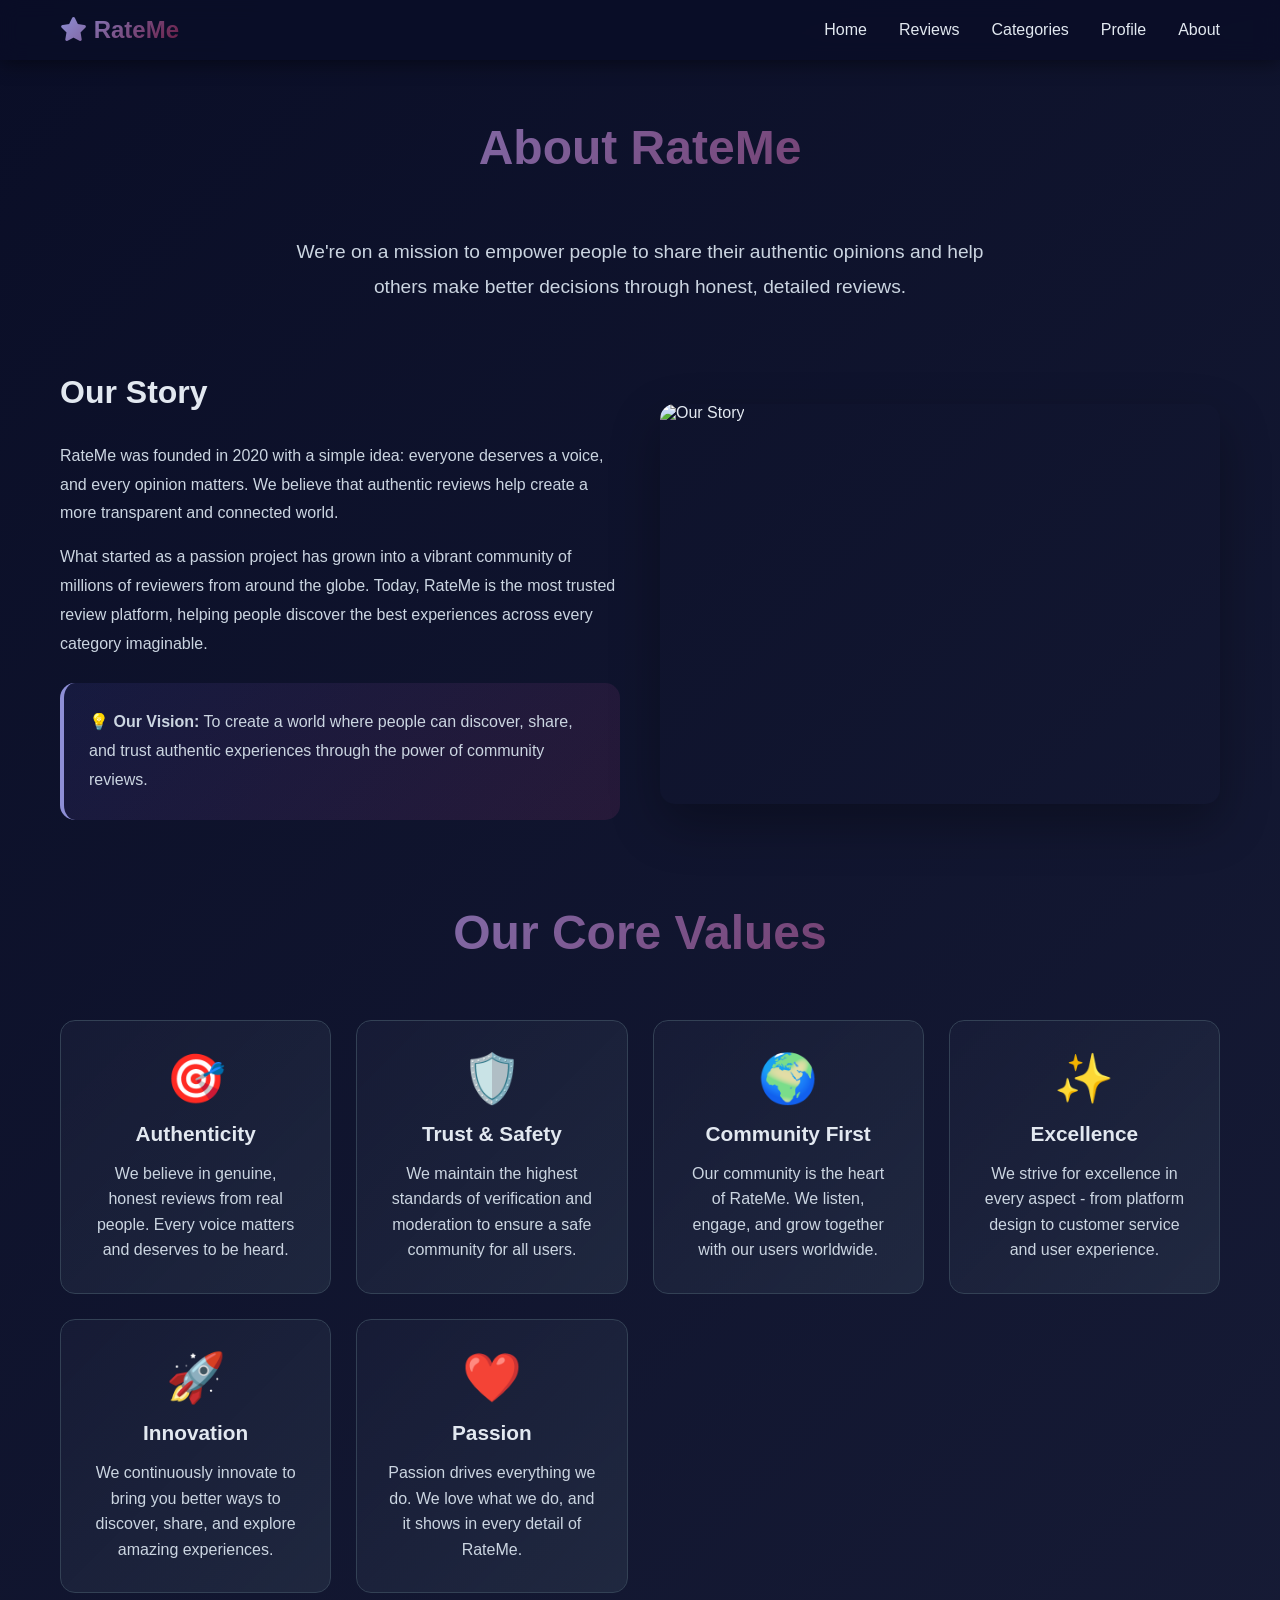
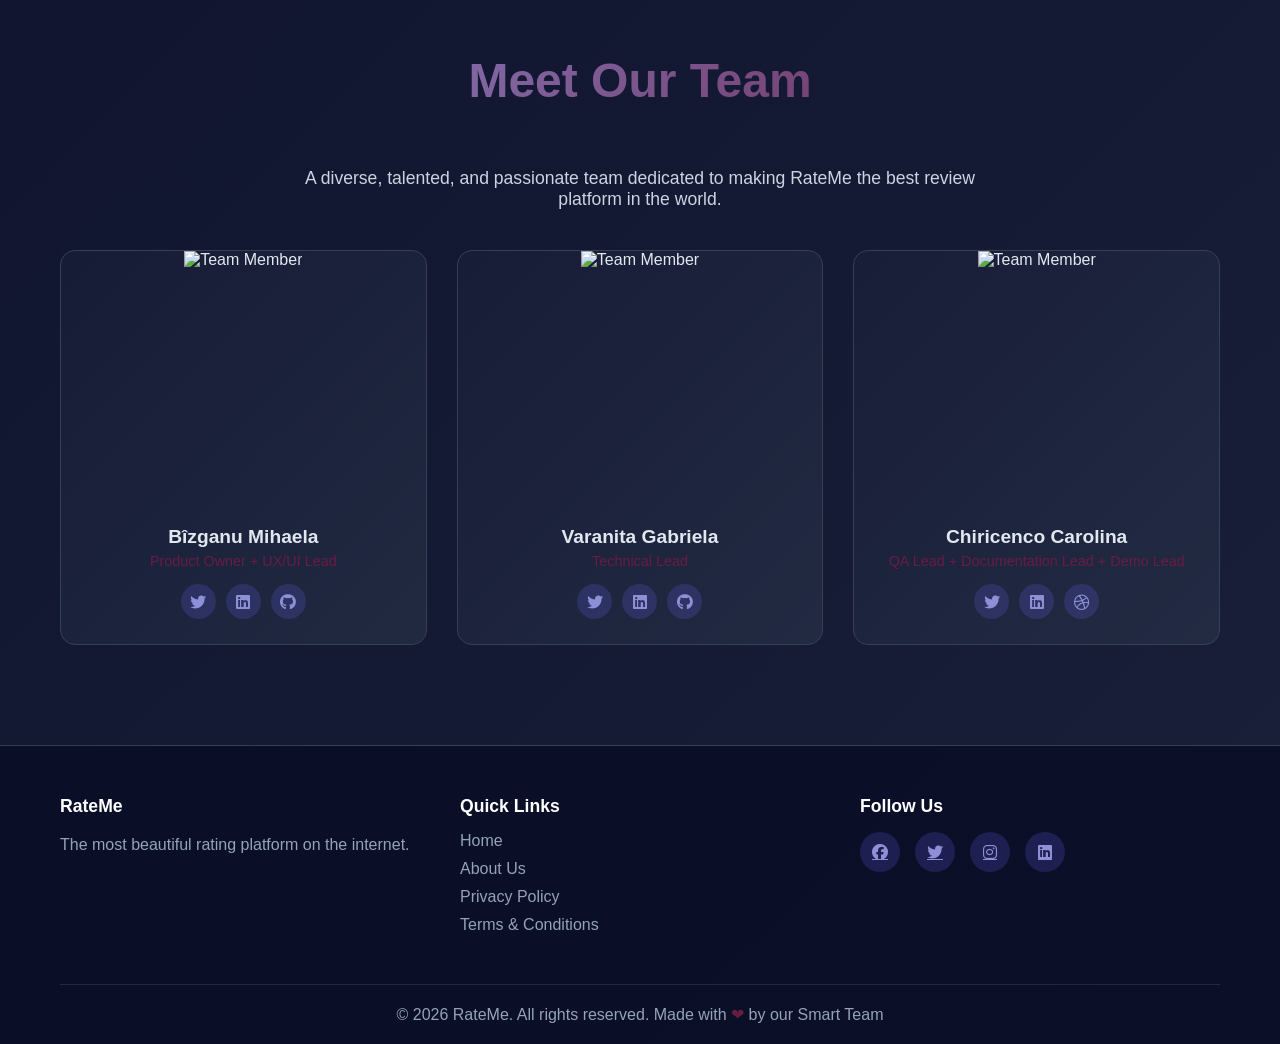
==== about.html @ a39ee304 "first commit" ====
<!DOCTYPE html>
<html lang="en">
<head>
    <meta charset="UTF-8">
    <meta name="viewport" content="width=device-width, initial-scale=1.0">
    <title>About Us - RateMe</title>
    <link rel="stylesheet" href="styles.css">
    <link rel="stylesheet" href="https://cdnjs.cloudflare.com/ajax/libs/font-awesome/6.4.0/css/all.min.css">
    <style>
        .about-container {
            max-width: 1200px;
            margin: 80px auto 0;
            padding: 40px 20px;
        }

        .about-hero {
            text-align: center;
            margin-bottom: 60px;
        }

        .about-hero p {
            font-size: 1.2rem;
            color: var(--text-light);
            max-width: 700px;
            margin: 20px auto 0;
            line-height: 1.8;
        }

        .about-grid {
            display: grid;
            grid-template-columns: 1fr 1fr;
            gap: 40px;
            margin-bottom: 60px;
            align-items: center;
        }

        .about-content {
            color: var(--text-light);
            line-height: 1.8;
        }

        .about-content h2 {
            font-size: 2rem;
            color: var(--text);
            margin-bottom: 20px;
        }

        .about-content p {
            margin-bottom: 15px;
        }

        .about-highlight {
            background: linear-gradient(135deg, rgba(99, 102, 241, 0.1) 0%, rgba(236, 72, 153, 0.1) 100%);
            padding: 25px;
            border-radius: 15px;
            border-left: 4px solid var(--primary);
            margin: 25px 0;
        }

        .about-image {
            position: relative;
            height: 400px;
            border-radius: 15px;
            overflow: hidden;
            box-shadow: 0 20px 50px rgba(0, 0, 0, 0.3);
        }

        .about-image img {
            width: 100%;
            height: 100%;
            object-fit: cover;
        }

        .values-grid {
            display: grid;
            grid-template-columns: repeat(auto-fit, minmax(250px, 1fr));
            gap: 25px;
            margin: 60px 0;
        }

        .value-card {
            background: linear-gradient(135deg, rgba(26, 31, 58, 0.6) 0%, rgba(51, 65, 85, 0.4) 100%);
            border-radius: 15px;
            padding: 30px;
            border: 1px solid var(--border);
            text-align: center;
            transition: all 0.3s ease;
        }

        .value-card:hover {
            transform: translateY(-10px);
            box-shadow: 0 25px 50px rgba(99, 102, 241, 0.2);
        }

        .value-icon {
            font-size: 3rem;
            margin-bottom: 15px;
        }

        .value-card h3 {
            font-size: 1.3rem;
            margin: 0 0 15px 0;
            color: var(--text);
        }

        .value-card p {
            color: var(--text-light);
            line-height: 1.6;
        }

        .team-section {
            margin: 60px 0;
            text-align: center;
        }

        .team-grid {
            display: grid;
            grid-template-columns: repeat(auto-fit, minmax(280px, 1fr));
            gap: 30px;
            margin-top: 40px;
        }

        .team-member {
            background: linear-gradient(135deg, rgba(26, 31, 58, 0.6) 0%, rgba(51, 65, 85, 0.4) 100%);
            border-radius: 15px;
            overflow: hidden;
            border: 1px solid var(--border);
            transition: all 0.3s ease;
        }

        .team-member:hover {
            transform: translateY(-10px);
            box-shadow: 0 30px 60px rgba(99, 102, 241, 0.3);
        }

        .team-member-image {
            height: 250px;
            overflow: hidden;
        }

        .team-member-image img {
            width: 100%;
            height: 100%;
            object-fit: cover;
            transition: transform 0.3s ease;
        }

        .team-member:hover .team-member-image img {
            transform: scale(1.1);
        }

        .team-member-info {
            padding: 25px;
            text-align: center;
        }

        .team-member h4 {
            font-size: 1.2rem;
            margin: 0 0 5px 0;
            color: var(--text);
        }

        .team-member p {
            color: var(--secondary);
            font-size: 0.9rem;
            margin: 0 0 15px 0;
        }

        .team-member-socials {
            display: flex;
            gap: 10px;
            justify-content: center;
        }

        .team-member-socials a {
            width: 35px;
            height: 35px;
            background: rgba(99, 102, 241, 0.2);
            border-radius: 50%;
            display: flex;
            align-items: center;
            justify-content: center;
            color: var(--primary);
            text-decoration: none;
            transition: all 0.3s ease;
        }

        .team-member-socials a:hover {
            background: var(--primary);
            color: white;
        }

        @media (max-width: 768px) {
            .about-grid {
                grid-template-columns: 1fr;
            }

            .about-image {
                height: 300px;
            }
        }
    </style>
</head>
<body>
    <!-- Navigation -->
    <nav class="navbar">
        <div class="nav-container">
            <div class="logo">
                <i class="fas fa-star"></i> RateMe
            </div>
            <ul class="nav-menu">
                <li><a href="index.html" class="nav-link">Home</a></li>
                <li><a href="reviews.html" class="nav-link">Reviews</a></li>
                <li><a href="categories.html" class="nav-link">Categories</a></li>
                <li><a href="profile.html" class="nav-link">Profile</a></li>
                <li><a href="about.html" class="nav-link">About</a></li>
            </ul>
        </div>
    </nav>

    <div class="about-container">
        <div class="about-hero">
            <h1 class="section-title">About RateMe</h1>
            <p>We're on a mission to empower people to share their authentic opinions and help others make better decisions through honest, detailed reviews.</p>
        </div>

        <div class="about-grid">
            <div class="about-content">
                <h2>Our Story</h2>
                <p>RateMe was founded in 2020 with a simple idea: everyone deserves a voice, and every opinion matters. We believe that authentic reviews help create a more transparent and connected world.</p>
                <p>What started as a passion project has grown into a vibrant community of millions of reviewers from around the globe. Today, RateMe is the most trusted review platform, helping people discover the best experiences across every category imaginable.</p>
                <div class="about-highlight">
                    <strong>💡 Our Vision:</strong> To create a world where people can discover, share, and trust authentic experiences through the power of community reviews.
                </div>
            </div>
            <div class="about-image">
                <img src="https://images.unsplash.com/photo-1552664730-d307ca884978?w=600&h=400&fit=crop" alt="Our Story">
            </div>
        </div>

        <h2 class="section-title" style="text-align: center; margin: 60px 0 40px;">Our Core Values</h2>
        <div class="values-grid">
            <div class="value-card">
                <div class="value-icon">🎯</div>
                <h3>Authenticity</h3>
                <p>We believe in genuine, honest reviews from real people. Every voice matters and deserves to be heard.</p>
            </div>
            <div class="value-card">
                <div class="value-icon">🛡️</div>
                <h3>Trust & Safety</h3>
                <p>We maintain the highest standards of verification and moderation to ensure a safe community for all users.</p>
            </div>
            <div class="value-card">
                <div class="value-icon">🌍</div>
                <h3>Community First</h3>
                <p>Our community is the heart of RateMe. We listen, engage, and grow together with our users worldwide.</p>
            </div>
            <div class="value-card">
                <div class="value-icon">✨</div>
                <h3>Excellence</h3>
                <p>We strive for excellence in every aspect - from platform design to customer service and user experience.</p>
            </div>
            <div class="value-card">
                <div class="value-icon">🚀</div>
                <h3>Innovation</h3>
                <p>We continuously innovate to bring you better ways to discover, share, and explore amazing experiences.</p>
            </div>
            <div class="value-card">
                <div class="value-icon">❤️</div>
                <h3>Passion</h3>
                <p>Passion drives everything we do. We love what we do, and it shows in every detail of RateMe.</p>
            </div>
        </div>

        <div class="team-section">
            <h2 class="section-title">Meet Our Team</h2>
            <p style="color: var(--text-light); font-size: 1.1rem; max-width: 700px; margin: 20px auto;">A diverse, talented, and passionate team dedicated to making RateMe the best review platform in the world.</p>
            
            <div class="team-grid">
                <div class="team-member">
                    <div class="team-member-image">
                        <img src="https://i.pinimg.com/236x/b2/1a/99/b21a99c3174fbf2d96d2f3911085b693.jpg" alt="Team Member">
                    </div>
                    <div class="team-member-info">
                        <h4>Bîzganu Mihaela</h4>
                        <p>Product Owner + UX/UI Lead</p>
                        <div class="team-member-socials">
                            <a href="#"><i class="fab fa-twitter"></i></a>
                            <a href="#"><i class="fab fa-linkedin"></i></a>
                            <a href="#"><i class="fab fa-github"></i></a>
                        </div>
                    </div>
                </div>

                <div class="team-member">
                    <div class="team-member-image">
                        <img src="https://encrypted-tbn0.gstatic.com/images?q=tbn:ANd9GcQLrrmnxD2Yujvem7xsPv-xHuxSqv7iyZIPEA&s" alt="Team Member">
                    </div>
                    <div class="team-member-info">
                        <h4>Varanita Gabriela</h4>
                        <p>Technical Lead</p>
                        <div class="team-member-socials">
                            <a href="#"><i class="fab fa-twitter"></i></a>
                            <a href="#"><i class="fab fa-linkedin"></i></a>
                            <a href="#"><i class="fab fa-github"></i></a>
                        </div>
                    </div>
                </div>

                <div class="team-member">
                    <div class="team-member-image">
                        <img src="https://pbs.twimg.com/profile_images/1892978148817457152/XQ3J65AN_400x400.jpg" alt="Team Member">
                    </div>
                    <div class="team-member-info">
                        <h4>Chiricenco Carolina</h4>
                        <p>QA Lead + Documentation Lead + Demo Lead</p>
                        <div class="team-member-socials">
                            <a href="#"><i class="fab fa-twitter"></i></a>
                            <a href="#"><i class="fab fa-linkedin"></i></a>
                            <a href="#"><i class="fab fa-dribbble"></i></a>
                        </div>
                    </div>
                </div>
            </div>
        </div>
    </div>

    <!-- Footer -->
    <footer class="footer">
        <div class="container">
            <div class="footer-content">
                <div class="footer-section">
                    <h4>RateMe</h4>
                    <p>The most beautiful rating platform on the internet.</p>
                </div>
                <div class="footer-section">
                    <h4>Quick Links</h4>
                    <ul>
                        <li><a href="#">Home</a></li>
                        <li><a href="#">About Us</a></li>
                        <li><a href="#">Privacy Policy</a></li>
                        <li><a href="#">Terms & Conditions</a></li>
                    </ul>
                </div>
                <div class="footer-section">
                    <h4>Follow Us</h4>
                    <div class="social-links">
                        <a href="#"><i class="fab fa-facebook"></i></a>
                        <a href="#"><i class="fab fa-twitter"></i></a>
                        <a href="#"><i class="fab fa-instagram"></i></a>
                        <a href="#"><i class="fab fa-linkedin"></i></a>
                    </div>
                </div>
            </div>
            <div class="footer-bottom">
                <p>&copy; 2026 RateMe. All rights reserved. Made with <span class="heart">❤</span> by our Smart Team</p>
            </div>
        </div>
    </footer>

    <script src="https://cdnjs.cloudflare.com/ajax/libs/gsap/3.12.2/gsap.min.js"></script>
    <script src="https://cdnjs.cloudflare.com/ajax/libs/gsap/3.12.2/ScrollTrigger.min.js"></script>
    <script>
        // Helper functions
        function createRipple(event, element) {
            const ripple = document.createElement('span');
            const rect = element.getBoundingClientRect();
            const size = Math.max(rect.width, rect.height);
            const x = event.clientX - rect.left - size / 2;
            const y = event.clientY - rect.top - size / 2;
            
            ripple.style.width = ripple.style.height = size + 'px';
            ripple.style.left = x + 'px';
            ripple.style.top = y + 'px';
            ripple.classList.add('ripple');
            
            element.appendChild(ripple);
            
            setTimeout(() => ripple.remove(), 600);
        }

        function showNotification(message, duration = 3000) {
            const toast = document.createElement('div');
            toast.className = 'notification-toast show';
            toast.textContent = message;
            document.body.appendChild(toast);
            
            gsap.to(toast, {
                duration: 0.4,
                opacity: 1,
            });
            
            setTimeout(() => {
                gsap.to(toast, {
                    duration: 0.4,
                    opacity: 0,
                    onComplete: () => toast.remove()
                });
            }, duration);
        }

        // Page transition
        document.querySelectorAll('a[href$=".html"]').forEach(link => {
            link.addEventListener('click', (e) => {
                const href = link.getAttribute('href');
                if (!href.includes('.html')) return;
                e.preventDefault();
                
                createRipple(e, link);
                
                gsap.to('body', {
                    duration: 0.5,
                    opacity: 0,
                    onComplete: () => {
                        window.location.href = href;
                    }
                });
            });
        });

        gsap.from('body', {
            duration: 0.6,
            opacity: 0,
            delay: 0.1,
        });

        gsap.registerPlugin(ScrollTrigger);

        // Animate hero
        gsap.from('.about-hero', {
            duration: 0.8,
            opacity: 0,
            y: 30,
            ease: 'power3.out',
        });

        // Animate about grid
        gsap.from('.about-grid', {
            scrollTrigger: {
                trigger: '.about-grid',
                start: 'top 70%',
                once: true,
            },
            duration: 0.8,
            opacity: 0,
            x: -50,
            ease: 'power3.out',
        });

        gsap.from('.about-image', {
            scrollTrigger: {
                trigger: '.about-grid',
                start: 'top 70%',
                once: true,
            },
            duration: 0.8,
            opacity: 0,
            x: 50,
            delay: 0.2,
            ease: 'power3.out',
        });

        // Animate value cards
        document.querySelectorAll('.value-card').forEach((card, index) => {
            gsap.from(card, {
                scrollTrigger: {
                    trigger: card,
                    start: 'top 80%',
                    once: true,
                },
                duration: 0.6,
                opacity: 0,
                scale: 0.8,
                delay: index * 0.1,
                ease: 'back.out',
            });

            card.addEventListener('mouseenter', () => {
                gsap.to(card, {
                    duration: 0.3,
                    y: -10,
                    boxShadow: '0 20px 50px rgba(139, 92, 246, 0.3)',
                });

                gsap.to(card.querySelector('.value-icon'), {
                    duration: 0.3,
                    scale: 1.2,
                    rotation: 10,
                });
            });

            card.addEventListener('mouseleave', () => {
                gsap.to(card, {
                    duration: 0.3,
                    y: 0,
                    boxShadow: 'none',
                });

                gsap.to(card.querySelector('.value-icon'), {
                    duration: 0.3,
                    scale: 1,
                    rotation: 0,
                });
            });
        });

        // Animate team members
        document.querySelectorAll('.team-member').forEach((member, index) => {
            gsap.from(member, {
                scrollTrigger: {
                    trigger: member,
                    start: 'top 80%',
                    once: true,
                },
                duration: 0.6,
                opacity: 0,
                y: 50,
                delay: index * 0.15,
                ease: 'power3.out',
            });

            const memberImage = member.querySelector('.team-member-image img');
            member.addEventListener('mouseenter', () => {
                gsap.to(member, {
                    duration: 0.3,
                    y: -10,
                    boxShadow: '0 30px 70px rgba(236, 72, 153, 0.3)',
                });

                if (memberImage) {
                    gsap.to(memberImage, {
                        duration: 0.3,
                        scale: 1.1,
                    });
                }
            });

            member.addEventListener('mouseleave', () => {
                gsap.to(member, {
                    duration: 0.3,
                    y: 0,
                    boxShadow: '0 0 0 rgba(236, 72, 153, 0)',
                });

                if (memberImage) {
                    gsap.to(memberImage, {
                        duration: 0.3,
                        scale: 1,
                    });
                }
            });

            member.addEventListener('click', () => {
                const memberName = member.querySelector('h4').textContent;
                createRipple({ clientX: member.offsetWidth / 2, clientY: member.offsetHeight / 2 }, member);
                showNotification(`👋 Meet ${memberName} - Great to connect!`);
            });
        });

        // Animate social links
        document.querySelectorAll('.team-member-socials a, .social-links a').forEach(link => {
            link.addEventListener('mouseenter', () => {
                gsap.to(link, {
                    duration: 0.2,
                    scale: 1.3,
                });
            });

            link.addEventListener('mouseleave', () => {
                gsap.to(link, {
                    duration: 0.2,
                    scale: 1,
                });
            });

            link.addEventListener('click', function(e) {
                e.preventDefault();
                createRipple({ clientX: this.offsetWidth / 2, clientY: this.offsetHeight / 2 }, this);
                showNotification(`🔗 Opening social profile...`);
            });
        });
    </script>
</body>
</html>
---- styles.css ----
* {
    margin: 0;
    padding: 0;
    box-sizing: border-box;
}

:root {
    --primary: #8e8fd6;
    --secondary: #691c43;
    --tertiary: #450bcc;
    --accent: #06b6d4;
    --dark: #0a0e27;
    --dark-lighter: #1a1f3a;
    --light: #f8fafc;
    --text: #e2e8f0;
    --text-light: #cbd5e1;
    --border: #334155;
}

html {
    scroll-behavior: smooth;
}

body {
    font-family: 'Segoe UI', Tahoma, Geneva, Verdana, sans-serif;
    color: var(--text);
    background: linear-gradient(135deg, var(--dark) 0%, var(--dark-lighter) 100%);
    overflow-x: hidden;
}

.container {
    max-width: 1200px;
    margin: 0 auto;
    padding: 0 20px;
}

/* Navigation */
.navbar {
    position: fixed;
    top: 0;
    width: 100%;
    background: rgba(10, 14, 39, 0.85);
    backdrop-filter: blur(10px);
    z-index: 1000;
    box-shadow: 0 2px 20px rgba(0, 0, 0, 0.5);
    padding: 1rem 0;
}

.nav-container {
    max-width: 1200px;
    margin: 0 auto;
    padding: 0 20px;
    display: flex;
    justify-content: space-between;
    align-items: center;
}

.nav-content {
    max-width: 1200px;
    margin: 0 auto;
    padding: 0 20px;
    display: flex;
    justify-content: space-between;
    align-items: center;
}

.nav-links {
    display: flex;
    list-style: none;
    gap: 2rem;
    align-items: center;
}

.logo {
    font-size: 24px;
    font-weight: bold;
    background: linear-gradient(135deg, var(--primary) 0%, var(--secondary) 100%);
    -webkit-background-clip: text;
    -webkit-text-fill-color: transparent;
    background-clip: text;
}

.nav-menu {
    display: flex;
    list-style: none;
    gap: 2rem;
}

.nav-link {
    text-decoration: none;
    color: var(--text);
    font-weight: 500;
    position: relative;
    transition: color 0.3s ease;
}

.nav-link::after {
    content: '';
    position: absolute;
    bottom: -5px;
    left: 0;
    width: 0;
    height: 2px;
    background: linear-gradient(135deg, var(--primary), var(--secondary));
    transition: width 0.3s ease;
}

.nav-link:hover::after {
    width: 100%;
}

/* Hero Section */
.hero {
    min-height: 100vh;
    display: flex;
    align-items: center;
    justify-content: center;
    background: linear-gradient(135deg, #7489e7 0%, #c98fb3 100%);
    position: relative;
    overflow: hidden;
    margin-top: 60px;
}

.stars-bg {
    position: absolute;
    width: 100%;
    height: 100%;
    top: 0;
    left: 0;
}

.star {
    position: absolute;
    width: 3px;
    height: 3px;
    background: white;
    border-radius: 50%;
    opacity: 0.5;
}

.hero-shapes {
    position: absolute;
    width: 100%;
    height: 100%;
    top: 0;
    left: 0;
}

.shape {
    position: absolute;
    border-radius: 50%;
    opacity: 0.1;
}

.shape-1 {
    width: 400px;
    height: 400px;
    background: white;
    top: -50px;
    right: -100px;
}

.shape-2 {
    width: 300px;
    height: 300px;
    background: white;
    bottom: -50px;
    left: -100px;
}

.shape-3 {
    width: 200px;
    height: 200px;
    background: white;
    top: 50%;
    left: 50%;
    transform: translate(-50%, -50%);
}

.hero-content {
    text-align: center;
    z-index: 10;
    color: white;
}

.hero-title {
    font-size: 4rem;
    font-weight: 800;
    margin-bottom: 1rem;
    line-height: 1.2;
    opacity: 1 !important;
}

.hero-title .word {
    display: inline-block;
    margin: 0 0.5rem;
}

.hero-subtitle {
    font-size: 1.5rem;
    margin-bottom: 2rem;
    opacity: 0.9;
}

.cta-button {
    padding: 15px 40px;
    font-size: 1rem;
    font-weight: 600;
    background: white;
    color: #667eea;
    border: none;
    border-radius: 50px;
    cursor: pointer;
    transition: all 0.3s ease;
    box-shadow: 0 10px 30px rgba(0, 0, 0, 0.2);
}

.cta-button:hover {
    transform: translateY(-3px);
    box-shadow: 0 15px 40px rgba(0, 0, 0, 0.3);
}

.home-search {
    width: min(560px, calc(100vw - 40px));
    margin: 28px auto 0;
    position: relative;
}

.home-search input {
    width: 100%;
    border: 1px solid rgba(255, 255, 255, 0.35);
    background: rgba(10, 14, 39, 0.45);
    color: white;
    border-radius: 14px;
    padding: 15px 18px;
    font-size: 1rem;
    backdrop-filter: blur(12px);
}

.home-search input::placeholder {
    color: rgba(255, 255, 255, 0.72);
}

.home-search input:focus {
    outline: none;
    border-color: white;
    box-shadow: 0 18px 45px rgba(10, 14, 39, 0.28);
}

.home-search-results {
    display: none;
    position: absolute;
    top: calc(100% + 10px);
    left: 0;
    right: 0;
    background: rgba(10, 14, 39, 0.96);
    border: 1px solid rgba(255, 255, 255, 0.18);
    border-radius: 14px;
    overflow: hidden;
    text-align: left;
    z-index: 40;
    box-shadow: 0 25px 60px rgba(0, 0, 0, 0.35);
}

.home-search-results.active {
    display: block;
}

.home-search-result {
    width: 100%;
    border: none;
    background: transparent;
    color: white;
    text-align: left;
    padding: 13px 16px;
    cursor: pointer;
    display: flex;
    justify-content: space-between;
    gap: 12px;
}

.home-search-result:hover {
    background: rgba(99, 102, 241, 0.25);
}

.home-search-result small {
    color: rgba(255, 255, 255, 0.65);
}

.cta-button-large {
    padding: 18px 50px;
    font-size: 1.1rem;
    font-weight: 600;
    background: linear-gradient(135deg, var(--primary) 0%, var(--secondary) 100%);
    color: white;
    border: none;
    border-radius: 50px;
    cursor: pointer;
    transition: all 0.3s ease;
    box-shadow: 0 10px 30px rgba(0, 0, 0, 0.2);
}

.cta-button-large:hover {
    transform: translateY(-3px);
    box-shadow: 0 15px 40px rgba(0, 0, 0, 0.3);
}

/* Features Section */
.features {
    padding: 100px 0;
    background: linear-gradient(135deg, rgba(26, 31, 58, 0.8) 0%, rgba(10, 14, 39, 0.6) 100%);
}

.section-title {
    font-size: 3rem;
    text-align: center;
    margin-bottom: 60px;
    background: linear-gradient(135deg, var(--primary) 0%, var(--secondary) 100%);
    -webkit-background-clip: text;
    -webkit-text-fill-color: transparent;
    background-clip: text;
}

.features-grid {
    display: grid;
    grid-template-columns: repeat(auto-fit, minmax(300px, 1fr));
    gap: 30px;
}

.feature-card {
    background: linear-gradient(135deg, rgba(26, 31, 58, 0.5) 0%, rgba(51, 65, 85, 0.3) 100%);
    padding: 40px;
    border-radius: 15px;
    text-align: center;
    box-shadow: 0 10px 30px rgba(0, 0, 0, 0.3);
    transition: all 0.3s ease;
    border: 1px solid var(--border);
    cursor: pointer;
    overflow: hidden;
    position: relative;
}

.feature-card:hover {
    transform: translateY(-10px);
    box-shadow: 0 20px 50px rgba(0, 0, 0, 0.1);
}

.feature-icon {
    width: 60px;
    height: 60px;
    background: linear-gradient(135deg, var(--primary) 0%, var(--secondary) 100%);
    border-radius: 15px;
    display: flex;
    align-items: center;
    justify-content: center;
    margin: 0 auto 20px;
    font-size: 28px;
    color: white;
}

.feature-card h3 {
    font-size: 1.5rem;
    margin-bottom: 10px;
    color: var(--text);
}

.feature-card p {
    color: var(--text-light);
    line-height: 1.6;
}

.feature-card.is-expanded {
    grid-column: 1 / -1;
    text-align: left;
    background: linear-gradient(135deg, rgba(99, 102, 241, 0.18) 0%, rgba(236, 72, 153, 0.14) 100%);
    border-color: rgba(236, 72, 153, 0.55);
}

.feature-card.is-expanded .feature-icon {
    margin-left: 0;
}

.feature-expanded-content {
    margin-top: 24px;
    padding-top: 24px;
    border-top: 1px solid rgba(255, 255, 255, 0.14);
    overflow: hidden;
}

.feature-kicker {
    display: inline-flex;
    color: white;
    background: rgba(6, 182, 212, 0.18);
    border: 1px solid rgba(6, 182, 212, 0.35);
    border-radius: 999px;
    padding: 6px 12px;
    font-size: 0.8rem;
    font-weight: 700;
    margin-bottom: 14px;
}

.feature-points {
    display: grid;
    grid-template-columns: repeat(auto-fit, minmax(180px, 1fr));
    gap: 12px;
    margin: 18px 0 22px;
}

.feature-points span {
    background: rgba(15, 23, 42, 0.45);
    border: 1px solid rgba(255, 255, 255, 0.12);
    border-radius: 12px;
    color: var(--text);
    padding: 12px 14px;
}

.feature-action {
    border: none;
    border-radius: 999px;
    padding: 12px 22px;
    background: linear-gradient(135deg, var(--accent) 0%, var(--secondary) 100%);
    color: white;
    font-weight: 700;
    cursor: pointer;
}

/* Reviews Section */
.reviews {
    padding: 100px 0;
    background: linear-gradient(135deg, var(--dark) 0%, var(--dark-lighter) 100%);
}

.reviews-grid {
    display: grid;
    grid-template-columns: repeat(auto-fit, minmax(320px, 1fr));
    gap: 30px;
}

.review-card {
    background: linear-gradient(135deg, rgba(26, 31, 58, 0.6) 0%, rgba(51, 65, 85, 0.4) 100%);
    border-radius: 15px;
    overflow: hidden;
    box-shadow: 0 10px 30px rgba(0, 0, 0, 0.4);
    border: 1px solid var(--border);
    transition: all 0.3s ease;
}

.review-card:hover {
    transform: translateY(-8px);
    box-shadow: 0 20px 50px rgba(0, 0, 0, 0.15);
}

.review-header {
    padding: 20px;
    border-bottom: 1px solid var(--border);
    display: flex;
    justify-content: space-between;
    align-items: flex-start;
}

.reviewer-info {
    display: flex;
    gap: 15px;
}

.reviewer-avatar {
    width: 50px;
    height: 50px;
    border-radius: 50%;
    object-fit: cover;
}

.reviewer-info h4 {
    margin: 0;
    font-size: 1rem;
}

.reviewer-info p {
    margin: 3px 0 0;
    color: var(--text-light);
    font-size: 0.9rem;
}

.rating {
    text-align: right;
}

.stars {
    color: #fbbf24;
    font-size: 1.2rem;
}

.rating-num {
    display: block;
    font-weight: 600;
    color: var(--primary);
    margin-top: 5px;
}

.review-text {
    padding: 20px;
    color: var(--text);
    line-height: 1.6;
    font-size: 0.95rem;
}

.review-image {
    overflow: hidden;
    height: 200px;
    background: #f1f5f9;
}

.review-image img {
    width: 100%;
    height: 100%;
    object-fit: cover;
    transition: transform 0.3s ease;
}

.review-card:hover .review-image img {
    transform: scale(1.05);
}

/* Stats Section */
.stats {
    padding: 80px 0;
    background: linear-gradient(135deg, var(--primary) 0%, var(--secondary) 100%);
    color: white;
}

.stats .container {
    display: grid;
    grid-template-columns: repeat(auto-fit, minmax(200px, 1fr));
    gap: 40px;
    text-align: center;
}

.stat-item h3 {
    font-size: 2.5rem;
    margin-bottom: 10px;
}

.stat-item p {
    font-size: 1.1rem;
    opacity: 0.9;
}

/* CTA Section */
.cta-section {
    padding: 100px 0;
    background: linear-gradient(135deg, #667eea 0%, #764ba2 100%);
    text-align: center;
    color: white;
    position: relative;
    overflow: hidden;
}

.cta-section::before {
    content: '';
    position: absolute;
    top: 0;
    left: 0;
    right: 0;
    bottom: 0;
    background: url("data:image/svg+xml,%3Csvg width='60' height='60' viewBox='0 0 60 60' xmlns='http://www.w3.org/2000/svg'%3E%3Cg fill='none' fill-rule='evenodd'%3E%3Cg fill='%23ffffff' fill-opacity='0.05'%3E%3Cpath d='M36 34v-4h-2v4h-4v2h4v4h2v-4h4v-2h-4zm0-30V0h-2v4h-4v2h4v4h2V6h4V4h-4zM6 34v-4H4v4H0v2h4v4h2v-4h4v-2H6zM6 4V0H4v4H0v2h4v4h2V6h4V4H6z'/%3E%3C/g%3E%3C/g%3E%3C/svg%3E");
    pointer-events: none;
}

.cta-content {
    position: relative;
    z-index: 10;
}

.cta-section h2 {
    font-size: 2.5rem;
    margin-bottom: 15px;
}

.cta-section p {
    font-size: 1.2rem;
    margin-bottom: 30px;
    opacity: 0.9;
}

/* Footer */
.footer {
    background: linear-gradient(135deg, var(--dark) 0%, rgba(10, 14, 39, 0.95) 100%);
    color: white;
    padding: 50px 0 20px;
    border-top: 1px solid var(--border);
}

.footer-content {
    display: grid;
    grid-template-columns: repeat(auto-fit, minmax(250px, 1fr));
    gap: 40px;
    margin-bottom: 40px;
}

.footer-section h4 {
    margin-bottom: 15px;
    font-size: 1.1rem;
}

.footer-section p {
    color: #94a3b8;
    line-height: 1.6;
}

.footer-section ul {
    list-style: none;
}

.footer-section ul li {
    margin-bottom: 10px;
}

.footer-section ul li a {
    color: #94a3b8;
    text-decoration: none;
    transition: color 0.3s ease;
}

.footer-section ul li a:hover {
    color: var(--primary);
}

.social-links {
    display: flex;
    gap: 15px;
}

.social-links a {
    width: 40px;
    height: 40px;
    background: rgba(99, 102, 241, 0.2);
    border-radius: 50%;
    display: flex;
    align-items: center;
    justify-content: center;
    color: var(--primary);
    transition: all 0.3s ease;
}

.social-links a:hover {
    background: var(--primary);
    color: white;
}

.footer-bottom {
    text-align: center;
    padding-top: 20px;
    border-top: 1px solid rgba(255, 255, 255, 0.1);
    color: #94a3b8;
}

.heart {
    color: var(--secondary);
}

/* Responsive Design */
@media (max-width: 768px) {
    .nav-content,
    .nav-container {
        flex-direction: column;
        gap: 1rem;
    }

    .nav-links {
        flex-wrap: wrap;
        justify-content: center;
        gap: 1rem;
    }

    .hero-title {
        font-size: 2.5rem;
    }

    .hero-subtitle {
        font-size: 1.2rem;
    }

    .nav-menu {
        gap: 1rem;
    }

    .section-title {
        font-size: 2rem;
    }

    .stats .container {
        grid-template-columns: repeat(2, 1fr);
        gap: 20px;
    }

    .cta-section h2 {
        font-size: 1.8rem;
    }

    .feature-card {
        padding: 30px 20px;
    }
}

@media (max-width: 480px) {
    .hero {
        margin-top: 60px;
        padding: 0 20px;
    }

    .hero-title {
        font-size: 1.8rem;
    }

    .hero-title .word {
        display: block;
        margin: 0.5rem 0;
    }

    .nav-menu {
        flex-direction: column;
        gap: 0.5rem;
    }

    .nav-links {
        flex-direction: column;
        gap: 0.5rem;
    }
}

/* MODAL STYLES */
.modal-overlay,
#modal-overlay {
    position: fixed;
    top: 0;
    left: 0;
    width: 100%;
    height: 100%;
    background: rgba(0, 0, 0, 0.7);
    backdrop-filter: blur(5px);
    z-index: 1500;
    opacity: 0;
    pointer-events: none;
    transition: all 0.3s ease;
}

.modal-overlay.active,
#modal-overlay.active {
    opacity: 1;
    pointer-events: all;
}

.modal {
    position: fixed;
    top: 50%;
    left: 50%;
    transform: translate(-50%, -50%) scale(0) rotateX(-90deg) rotateY(0deg) rotateZ(-45deg);
    z-index: 2000;
    opacity: 0;
    pointer-events: none;
    transition: all 0.5s cubic-bezier(0.34, 1.56, 0.64, 1);
    perspective: 1000px;
}

.modal.active {
    opacity: 1;
    pointer-events: all;
    transform: translate(-50%, -50%) scale(1) rotateX(0deg) rotateY(0deg) rotateZ(0deg);
}

.modal-content {
    background: linear-gradient(135deg, rgba(26, 31, 58, 0.95) 0%, rgba(51, 65, 85, 0.9) 100%);
    border-radius: 20px;
    padding: 40px;
    max-width: 500px;
    width: 90%;
    box-shadow: 0 50px 100px rgba(0, 0, 0, 0.7);
    border: 1px solid var(--border);
    position: relative;
}

.modal-content h2 {
    font-size: 1.8rem;
    color: var(--text);
    margin: 0 0 10px 0;
}

.modal-content p {
    color: var(--text-light);
    line-height: 1.6;
    margin: 10px 0 25px 0;
}

.modal-close {
    position: absolute;
    top: 15px;
    right: 20px;
    font-size: 2rem;
    cursor: pointer;
    color: var(--text-light);
    transition: all 0.3s ease;
    background: rgba(99, 102, 241, 0.1);
    width: 40px;
    height: 40px;
    display: flex;
    align-items: center;
    justify-content: center;
    border-radius: 50%;
}

.modal-close:hover {
    color: var(--secondary);
    background: rgba(236, 72, 153, 0.2);
    transform: rotate(90deg);
}

.form-group {
    margin-bottom: 20px;
}

.form-group label {
    display: block;
    margin-bottom: 8px;
    color: var(--text);
    font-weight: 600;
}

.form-group input,
.form-group textarea {
    width: 100%;
    background: rgba(51, 65, 85, 0.5);
    border: 1px solid var(--border);
    color: var(--text);
    padding: 12px 15px;
    border-radius: 10px;
    font-size: 1rem;
    transition: all 0.3s ease;
    font-family: inherit;
}

.form-group input:focus,
.form-group textarea:focus {
    outline: none;
    background: rgba(51, 65, 85, 0.8);
    border-color: var(--primary);
    box-shadow: 0 0 20px rgba(99, 102, 241, 0.3);
}

.star-rating {
    display: flex;
    gap: 10px;
    font-size: 2rem;
    margin: 10px 0;
}

.star-rating .star {
    cursor: pointer;
    color: rgba(251, 191, 36, 0.3);
    transition: all 0.2s ease;
}

.star-rating .star:hover,
.star-rating .star.active {
    color: #fbbf24;
    transform: scale(1.2) rotate(15deg);
    text-shadow: 0 0 20px rgba(251, 191, 36, 0.6);
}

.modal-btn {
    width: 100%;
    padding: 12px 20px;
    background: linear-gradient(135deg, var(--primary) 0%, var(--secondary) 100%);
    color: white;
    border: none;
    border-radius: 10px;
    font-size: 1rem;
    font-weight: 600;
    cursor: pointer;
    transition: all 0.3s ease;
    margin-top: 15px;
}

.modal-btn:hover {
    transform: translateY(-3px);
    box-shadow: 0 20px 50px rgba(99, 102, 241, 0.4);
}

.success-modal-content {
    text-align: center;
    padding: 50px 40px;
}

.success-icon {
    font-size: 4rem;
    color: #10b981;
    margin-bottom: 20px;
    animation: pulse 0.6s ease-in-out;
}

@keyframes pulse {
    0% { transform: scale(0); }
    50% { transform: scale(1.2); }
    100% { transform: scale(1); }
}

.notification-toast {
    position: fixed;
    bottom: 30px;
    right: 30px;
    background: linear-gradient(135deg, var(--primary) 0%, var(--secondary) 100%);
    color: white;
    padding: 16px 24px;
    border-radius: 10px;
    box-shadow: 0 20px 60px rgba(0, 0, 0, 0.4);
    z-index: 3000;
    opacity: 0;
    transform: translateX(400px);
    transition: all 0.3s ease;
    max-width: 400px;
}

.notification-toast.show {
    opacity: 1;
    transform: translateX(0);
}

.ripple {
    position: absolute;
    border-radius: 50%;
    background: rgba(255, 255, 255, 0.6);
    transform: scale(0);
    animation: ripple-animation 0.6s ease-out;
}

@keyframes ripple-animation {
    to {
        transform: scale(4);
        opacity: 0;
    }
}

/* ===== REVIEW DETAIL PAGE ===== */
.review-detail-section {
    padding: 100px 20px 50px;
    margin-top: 60px;
}

.back-btn {
    display: inline-block;
    position: sticky;
    top: 92px;
    z-index: 1200;
    padding: 14px 24px;
    background: rgba(99, 102, 241, 0.2);
    color: var(--primary);
    border: 1px solid var(--primary);
    border-radius: 999px;
    cursor: pointer;
    font-weight: 600;
    transition: all 0.3s ease;
    margin-bottom: 30px;
    backdrop-filter: blur(12px);
    box-shadow: 0 12px 30px rgba(0, 0, 0, 0.25);
    min-width: 160px;
}

.close-btn {
    position: absolute;
    top: 15px;
    right: 20px;
    width: 40px;
    height: 40px;
    border: none;
    border-radius: 50%;
    background: rgba(99, 102, 241, 0.1);
    color: var(--text-light);
    font-size: 1.7rem;
    cursor: pointer;
}

.close-btn:hover {
    color: var(--secondary);
    background: rgba(236, 72, 153, 0.2);
}

.back-btn:hover {
    background: var(--primary);
    color: white;
    transform: translateX(-5px);
}

.review-detail-content {
    display: grid;
    grid-template-columns: 1fr 1fr;
    gap: 50px;
    margin-bottom: 60px;
}

.detail-gallery {
    display: flex;
    flex-direction: column;
    gap: 20px;
}

.main-image {
    border-radius: 15px;
    overflow: hidden;
    aspect-ratio: 4/3;
}

.main-image img {
    width: 100%;
    height: 100%;
    object-fit: cover;
}

.gallery-thumbnails {
    display: flex;
    gap: 10px;
}

.thumbnail {
    width: 80px;
    height: 80px;
    border-radius: 10px;
    cursor: pointer;
    border: 2px solid transparent;
    overflow: hidden;
    transition: all 0.3s ease;
    opacity: 0.6;
}

.thumbnail:hover,
.thumbnail.active {
    border-color: var(--primary);
    opacity: 1;
}

.thumbnail img {
    width: 100%;
    height: 100%;
    object-fit: cover;
}

.detail-info {
    display: flex;
    flex-direction: column;
    gap: 30px;
}

.reviewer-card {
    background: linear-gradient(135deg, rgba(26, 31, 58, 0.5) 0%, rgba(51, 65, 85, 0.3) 100%);
    padding: 30px;
    border-radius: 15px;
    border: 1px solid var(--border);
    display: flex;
    gap: 20px;
}

.large-avatar {
    width: 100px;
    height: 100px;
    border-radius: 50%;
    object-fit: cover;
    flex-shrink: 0;
}

.reviewer-details {
    flex: 1;
}

.reviewer-details h2 {
    font-size: 1.5rem;
    margin: 0 0 5px 0;
}

.reviewer-title {
    color: var(--primary);
    font-weight: 600;
    margin-bottom: 10px;
}

.reviewer-bio {
    color: var(--text-light);
    margin-bottom: 15px;
    line-height: 1.6;
}

.follow-btn {
    padding: 10px 20px;
    background: linear-gradient(135deg, var(--primary) 0%, var(--secondary) 100%);
    color: white;
    border: none;
    border-radius: 20px;
    cursor: pointer;
    font-weight: 600;
    transition: all 0.3s ease;
}

.follow-btn:hover {
    transform: translateY(-3px);
    box-shadow: 0 10px 30px rgba(99, 102, 241, 0.3);
}

.rating-section {
    background: linear-gradient(135deg, rgba(26, 31, 58, 0.5) 0%, rgba(51, 65, 85, 0.3) 100%);
    padding: 30px;
    border-radius: 15px;
    border: 1px solid var(--border);
}

.rating-display {
    display: flex;
    gap: 20px;
    align-items: center;
    margin-bottom: 25px;
}

.big-stars {
    font-size: 3rem;
    color: #fbbf24;
}

.rating-value {
    font-size: 1.5rem;
    font-weight: bold;
    color: var(--text);
    margin: 0;
}

.rating-date {
    color: var(--text-light);
    margin: 5px 0 0 0;
}

.rating-breakdown {
    border-top: 1px solid var(--border);
    padding-top: 20px;
}

.breakdown-title {
    font-weight: 600;
    margin-bottom: 15px;
}

.star-bars {
    display: flex;
    flex-direction: column;
    gap: 12px;
}

.star-bar {
    display: flex;
    align-items: center;
    gap: 10px;
    font-size: 0.9rem;
}

.star-bar > span:first-child {
    width: 30px;
    color: #fbbf24;
    font-weight: 600;
}

.bar {
    flex: 1;
    height: 8px;
    background: rgba(99, 102, 241, 0.2);
    border-radius: 4px;
    overflow: hidden;
}

.bar .fill {
    height: 100%;
    background: linear-gradient(90deg, var(--primary) 0%, var(--secondary) 100%);
    border-radius: 4px;
}

.review-full-text {
    background: linear-gradient(135deg, rgba(26, 31, 58, 0.5) 0%, rgba(51, 65, 85, 0.3) 100%);
    padding: 30px;
    border-radius: 15px;
    border: 1px solid var(--border);
}

.review-full-text h3 {
    margin-top: 0;
}

.review-full-text p {
    line-height: 1.8;
    color: var(--text);
}

.interaction-buttons {
    display: flex;
    gap: 15px;
}

.btn-helpful,
.btn-comment,
.btn-share {
    flex: 1;
    padding: 12px 20px;
    background: rgba(99, 102, 241, 0.1);
    border: 1px solid var(--border);
    color: var(--text);
    border-radius: 10px;
    cursor: pointer;
    font-weight: 600;
    transition: all 0.3s ease;
}

.btn-helpful:hover,
.btn-comment:hover,
.btn-share:hover {
    background: var(--primary);
    color: white;
    transform: translateY(-3px);
}

.related-reviews {
    border-top: 1px solid var(--border);
    padding-top: 50px;
    margin-top: 50px;
}

.related-reviews h3 {
    font-size: 1.8rem;
    margin-bottom: 30px;
}

.related-grid {
    display: grid;
    grid-template-columns: repeat(auto-fit, minmax(250px, 1fr));
    gap: 20px;
}

.related-card {
    background: linear-gradient(135deg, rgba(26, 31, 58, 0.5) 0%, rgba(51, 65, 85, 0.3) 100%);
    padding: 20px;
    border-radius: 15px;
    border: 1px solid var(--border);
    text-align: center;
    transition: all 0.3s ease;
    cursor: pointer;
}

.related-card:hover {
    transform: translateY(-8px);
    box-shadow: 0 20px 50px rgba(0, 0, 0, 0.2);
}

.related-card img {
    width: 100%;
    height: 150px;
    object-fit: cover;
    border-radius: 10px;
    margin-bottom: 15px;
}

.related-card h4 {
    margin: 10px 0 5px;
}

.related-card .role {
    color: var(--text-light);
    font-size: 0.9rem;
    margin-bottom: 10px;
}

/* ===== CATEGORY DETAIL PAGE ===== */
.category-detail-section {
    padding: 100px 20px 50px;
    margin-top: 60px;
}

.category-hero {
    margin-bottom: 50px;
}

.category-header {
    display: flex;
    gap: 30px;
    align-items: flex-start;
    background: linear-gradient(135deg, rgba(26, 31, 58, 0.5) 0%, rgba(51, 65, 85, 0.3) 100%);
    padding: 40px;
    border-radius: 15px;
    border: 1px solid var(--border);
}

.category-icon {
    font-size: 4rem;
    min-width: 100px;
    text-align: center;
    line-height: 1;
}

.category-info h1 {
    font-size: 2.5rem;
    margin: 0 0 10px 0;
}

.category-info p {
    color: var(--text-light);
    font-size: 1.1rem;
    margin: 0 0 20px 0;
}

.category-stats {
    display: flex;
    gap: 20px;
    font-weight: 600;
}

.category-tabs {
    display: flex;
    gap: 10px;
    margin-bottom: 40px;
    border-bottom: 2px solid var(--border);
    flex-wrap: wrap;
}

.tab-btn {
    padding: 12px 20px;
    background: none;
    border: none;
    color: var(--text-light);
    cursor: pointer;
    font-weight: 600;
    font-size: 1rem;
    border-bottom: 3px solid transparent;
    transition: all 0.3s ease;
}

.tab-btn.active {
    color: var(--primary);
    border-bottom-color: var(--primary);
}

.tab-btn:hover {
    color: var(--text);
}

.tab-content .tab-pane {
    display: none;
}

.tab-content .tab-pane.active {
    display: block;
}

.products-grid {
    display: grid;
    grid-template-columns: repeat(auto-fill, minmax(250px, 1fr));
    gap: 25px;
    margin-bottom: 50px;
}

.product-card {
    background: linear-gradient(135deg, rgba(26, 31, 58, 0.5) 0%, rgba(51, 65, 85, 0.3) 100%);
    border-radius: 15px;
    overflow: hidden;
    border: 1px solid var(--border);
    transition: all 0.3s ease;
}

.product-card:hover {
    transform: translateY(-10px);
    box-shadow: 0 20px 50px rgba(0, 0, 0, 0.2);
}

.product-card img {
    width: 100%;
    height: 200px;
    object-fit: cover;
}

.product-card h3 {
    padding: 15px 15px 5px;
    margin: 0;
}

.product-rating {
    padding: 0 15px;
    color: var(--text-light);
    font-size: 0.9rem;
}

.product-desc {
    padding: 10px 15px;
    color: var(--text-light);
    font-size: 0.9rem;
    line-height: 1.5;
}

.product-price {
    padding: 10px 15px;
    font-size: 1.5rem;
    font-weight: bold;
    color: var(--primary);
}

.btn-review {
    width: calc(100% - 30px);
    margin: 0 15px 15px;
    padding: 10px;
    background: rgba(99, 102, 241, 0.2);
    border: 1px solid var(--primary);
    color: var(--primary);
    border-radius: 8px;
    cursor: pointer;
    font-weight: 600;
    transition: all 0.3s ease;
}

.btn-review:hover {
    background: var(--primary);
    color: white;
}

.reviews-list {
    display: flex;
    flex-direction: column;
    gap: 20px;
}

.review-item {
    display: flex;
    gap: 20px;
    background: linear-gradient(135deg, rgba(26, 31, 58, 0.5) 0%, rgba(51, 65, 85, 0.3) 100%);
    padding: 25px;
    border-radius: 15px;
    border: 1px solid var(--border);
}

.review-avatar img {
    width: 60px;
    height: 60px;
    border-radius: 50%;
    object-fit: cover;
}

.review-content {
    flex: 1;
}

.review-content h4 {
    margin: 0 0 5px 0;
    font-size: 1.1rem;
}

.review-author {
    color: var(--text-light);
    font-size: 0.9rem;
    margin: 0 0 10px 0;
}

.review-body {
    color: var(--text);
    line-height: 1.6;
    margin-bottom: 15px;
}

.review-footer {
    display: flex;
    gap: 15px;
}

.btn-reply {
    padding: 8px 16px;
    background: rgba(99, 102, 241, 0.1);
    border: 1px solid var(--border);
    color: var(--text);
    border-radius: 8px;
    cursor: pointer;
    font-weight: 600;
    transition: all 0.3s ease;
}

.btn-reply:hover {
    background: var(--primary);
    color: white;
}

.guides-grid {
    display: grid;
    grid-template-columns: repeat(auto-fit, minmax(250px, 1fr));
    gap: 25px;
    margin-bottom: 50px;
}

.guide-card {
    background: linear-gradient(135deg, rgba(26, 31, 58, 0.5) 0%, rgba(51, 65, 85, 0.3) 100%);
    padding: 30px;
    border-radius: 15px;
    border: 1px solid var(--border);
    text-align: center;
    transition: all 0.3s ease;
}

.guide-card:hover {
    transform: translateY(-10px);
    box-shadow: 0 20px 50px rgba(0, 0, 0, 0.2);
}

.guide-icon {
    font-size: 3rem;
    margin-bottom: 15px;
}

.guide-card h3 {
    font-size: 1.2rem;
    margin-bottom: 10px;
}

.guide-card p {
    color: var(--text-light);
    margin-bottom: 20px;
}

.btn-read {
    padding: 10px 20px;
    background: rgba(99, 102, 241, 0.2);
    border: 1px solid var(--primary);
    color: var(--primary);
    border-radius: 20px;
    cursor: pointer;
    font-weight: 600;
    transition: all 0.3s ease;
}

.btn-read:hover {
    background: var(--primary);
    color: white;
    transform: translateX(5px);
}

.trending-items {
    display: flex;
    flex-direction: column;
    gap: 15px;
    margin-bottom: 50px;
}

.trending-card {
    display: flex;
    align-items: center;
    gap: 20px;
    background: linear-gradient(135deg, rgba(26, 31, 58, 0.5) 0%, rgba(51, 65, 85, 0.3) 100%);
    padding: 20px;
    border-radius: 15px;
    border: 1px solid var(--border);
    transition: all 0.3s ease;
}

.trending-card:hover {
    transform: translateX(10px);
}

.trend-number {
    font-size: 2rem;
    font-weight: bold;
    color: var(--primary);
    width: 50px;
    text-align: center;
}

.trend-info {
    flex: 1;
}

.trend-info h3 {
    margin: 0;
    font-size: 1.1rem;
}

.trend-info p {
    color: var(--text-light);
    margin: 5px 0 0;
    font-size: 0.9rem;
}

.trend-badge {
    background: linear-gradient(135deg, var(--primary) 0%, var(--secondary) 100%);
    color: white;
    padding: 5px 15px;
    border-radius: 20px;
    font-weight: 600;
    font-size: 0.85rem;
}

.category-cta {
    text-align: center;
    padding: 50px;
    background: linear-gradient(135deg, rgba(99, 102, 241, 0.1) 0%, rgba(236, 72, 153, 0.1) 100%);
    border-radius: 20px;
    border: 2px solid var(--border);
}

.category-cta h2 {
    font-size: 2rem;
    margin-bottom: 10px;
}

.detail-section-block {
    margin: 55px 0;
    padding: 34px;
    background: linear-gradient(135deg, rgba(26, 31, 58, 0.58) 0%, rgba(51, 65, 85, 0.34) 100%);
    border: 1px solid var(--border);
    border-radius: 18px;
}

.detail-section-block h3 {
    font-size: 1.7rem;
    margin: 0 0 22px;
}

.insight-grid,
.activity-grid,
.comparison-grid {
    display: grid;
    grid-template-columns: repeat(auto-fit, minmax(220px, 1fr));
    gap: 18px;
}

.insight-card,
.activity-card,
.comparison-card {
    background: rgba(15, 23, 42, 0.38);
    border: 1px solid rgba(255, 255, 255, 0.1);
    border-radius: 14px;
    padding: 20px;
}

.insight-card strong,
.activity-card strong,
.comparison-card strong {
    display: block;
    color: var(--text);
    margin-bottom: 8px;
}

.insight-card p,
.activity-card p,
.comparison-card p {
    color: var(--text-light);
    line-height: 1.6;
    margin: 0;
}

.review-compose {
    display: grid;
    gap: 14px;
}

.review-compose input,
.review-compose textarea,
.review-compose select {
    width: 100%;
    background: rgba(51, 65, 85, 0.5);
    border: 1px solid var(--border);
    color: var(--text);
    border-radius: 12px;
    padding: 13px 15px;
    font-family: inherit;
}

.review-compose button {
    justify-self: start;
    border: none;
    border-radius: 999px;
    padding: 12px 24px;
    background: linear-gradient(135deg, var(--primary) 0%, var(--secondary) 100%);
    color: white;
    font-weight: 700;
    cursor: pointer;
}

.category-cta p {
    color: var(--text-light);
    margin-bottom: 20px;
}

.btn-primary {
    padding: 15px 40px;
    background: linear-gradient(135deg, var(--primary) 0%, var(--secondary) 100%);
    color: white;
    border: none;
    border-radius: 20px;
    font-size: 1rem;
    font-weight: 600;
    cursor: pointer;
    transition: all 0.3s ease;
}

.btn-primary:hover {
    transform: translateY(-3px);
    box-shadow: 0 15px 40px rgba(99, 102, 241, 0.3);
}

@keyframes slideIn {
    from {
        transform: translateX(400px);
        opacity: 0;
    }
    to {
        transform: translateX(0);
        opacity: 1;
    }
}

@keyframes slideOut {
    from {
        transform: translateX(0);
        opacity: 1;
    }
    to {
        transform: translateX(400px);
        opacity: 0;
    }
}

/* ===== PARALLAX SCROLLING EFFECTS ===== */

/* Parallax Layers */
.parallax-layer {
    position: absolute;
    width: 100%;
    height: 100%;
    top: 0;
    left: 0;
}

.parallax-layer-slow {
    animation: none;
}

.parallax-bg {
    position: relative;
    overflow: hidden;
}

.parallax-bg::before {
    content: '';
    position: absolute;
    width: 120%;
    height: 120%;
    top: -10%;
    left: -10%;
    z-index: 0;
    opacity: 0.3;
}

/* Enhanced Hero with Parallax */
.hero {
    perspective: 1000px;
    transform-style: preserve-3d;
}

.hero-content {
    position: relative;
    z-index: 10;
    text-align: center;
}

.hero-shapes {
    filter: blur(0px);
    will-change: transform, filter;
}

.shape {
    will-change: transform;
}

/* Scroll-triggered animations */
.scroll-fade {
    opacity: 0;
    transform: translateY(40px);
}

.scroll-fade.active {
    opacity: 1;
    transform: translateY(0);
}

.scroll-scale {
    transform: scale(0.95);
    opacity: 0;
}

.scroll-scale.active {
    transform: scale(1);
    opacity: 1;
}

.scroll-rotate {
    transform: rotateY(-20deg);
    opacity: 0;
}

.scroll-rotate.active {
    transform: rotateY(0deg);
    opacity: 1;
}

/* Parallax Container */
.parallax-container {
    position: relative;
    overflow: hidden;
}

.parallax-item {
    will-change: transform;
}

/* Feature Cards Parallax */
.feature-card {
    will-change: transform;
    transform: translateZ(0);
}

.feature-card.parallax-hover {
    transform: translateZ(50px) translateY(-10px);
}

/* Review Cards Parallax */
.review-card {
    will-change: transform;
    transform: translateZ(0);
}

.review-card:hover {
    transform: translateZ(20px) scale(1.02);
}

/* Section Parallax Effects */
section {
    position: relative;
}

section::before {
    content: '';
    position: absolute;
    width: 100%;
    height: 100%;
    top: 0;
    left: 0;
    pointer-events: none;
}

/* Parallax Text Reveal */
.parallax-text {
    overflow: hidden;
}

.parallax-text span {
    display: inline-block;
    will-change: transform, opacity;
}

/* Staggered Parallax Animation */
.stagger-item {
    opacity: 0;
    transform: translateY(60px) rotateX(-20deg);
}

.stagger-item.active {
    opacity: 1;
    transform: translateY(0) rotateX(0deg);
    transition: all 0.6s cubic-bezier(0.34, 1.56, 0.64, 1);
}

.stagger-item:nth-child(2).active {
    transition-delay: 0.1s;
}

.stagger-item:nth-child(3).active {
    transition-delay: 0.2s;
}

.stagger-item:nth-child(4).active {
    transition-delay: 0.3s;
}

.stagger-item:nth-child(5).active {
    transition-delay: 0.4s;
}

/* Parallax Blur Effect */
.blur-on-scroll {
    filter: blur(0px);
    transition: filter 0.3s ease;
}

.blur-on-scroll.active {
    filter: blur(5px);
}

/* Floating Elements Parallax */
.floating {
    animation: float 6s ease-in-out infinite;
}

@keyframes float {
    0%, 100% {
        transform: translateY(0px);
    }
    50% {
        transform: translateY(-20px);
    }
}

.floating.parallax {
    animation: float 8s ease-in-out infinite;
}

/* Depth Parallax */
.depth-layer {
    position: relative;
    z-index: 1;
}

.depth-layer.back {
    z-index: 1;
    opacity: 0.6;
}

.depth-layer.middle {
    z-index: 10;
    opacity: 0.8;
}

.depth-layer.front {
    z-index: 20;
    opacity: 1;
}

/* Scroll Progress Indicator */
.scroll-progress {
    position: fixed;
    top: 0;
    left: 0;
    height: 3px;
    background: linear-gradient(90deg, var(--primary), var(--secondary), var(--tertiary));
    width: 0%;
    z-index: 2000;
}

/* Responsive */
@media (max-width: 768px) {
    .review-detail-content,
    .category-header {
        grid-template-columns: 1fr;
        flex-direction: column;
    }

    .category-icon {
        font-size: 2.5rem;
    }

    .category-header {
        flex-direction: column;
    }

    .category-info h1 {
        font-size: 1.8rem;
    }

    .interaction-buttons {
        flex-direction: column;
    }

    .category-stats {
        flex-direction: column;
        gap: 10px;
    }

    .review-item {
        flex-direction: column;
    }

    .products-grid {
        grid-template-columns: repeat(auto-fill, minmax(200px, 1fr));
    }
}
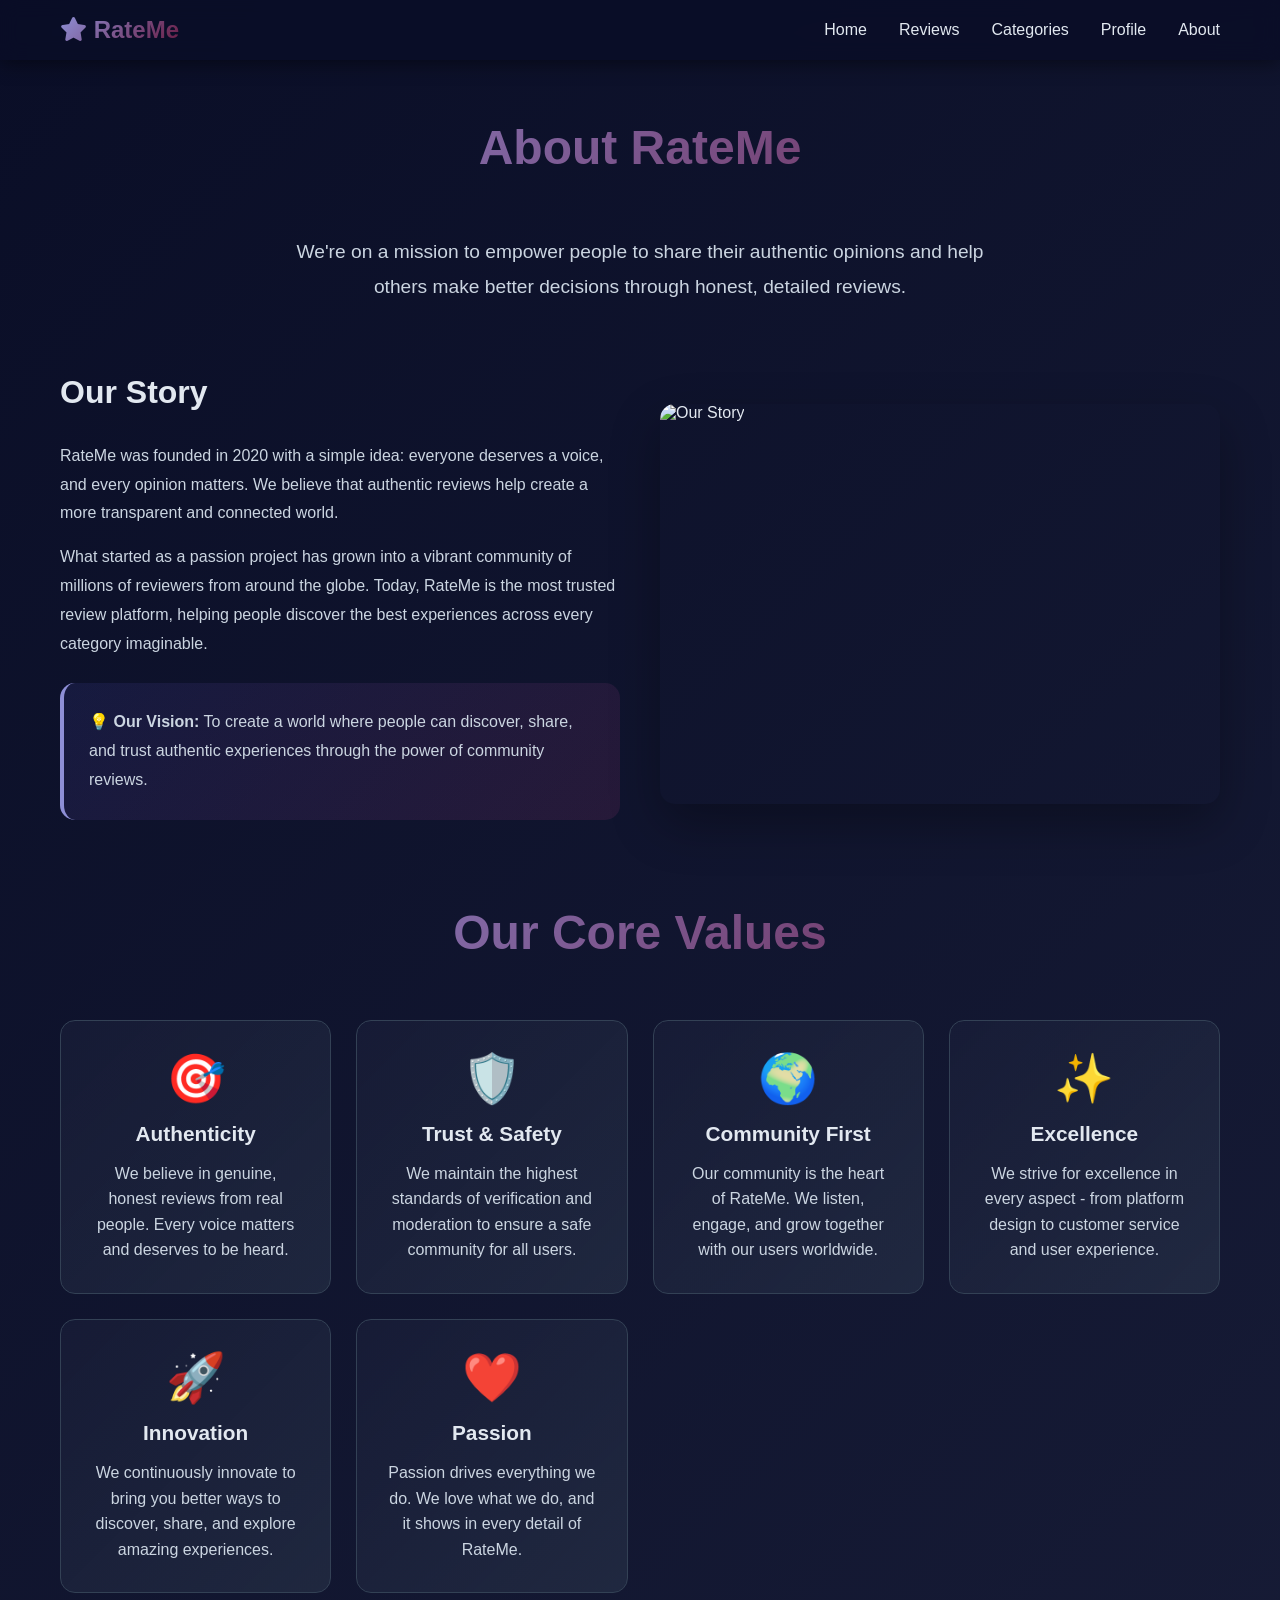
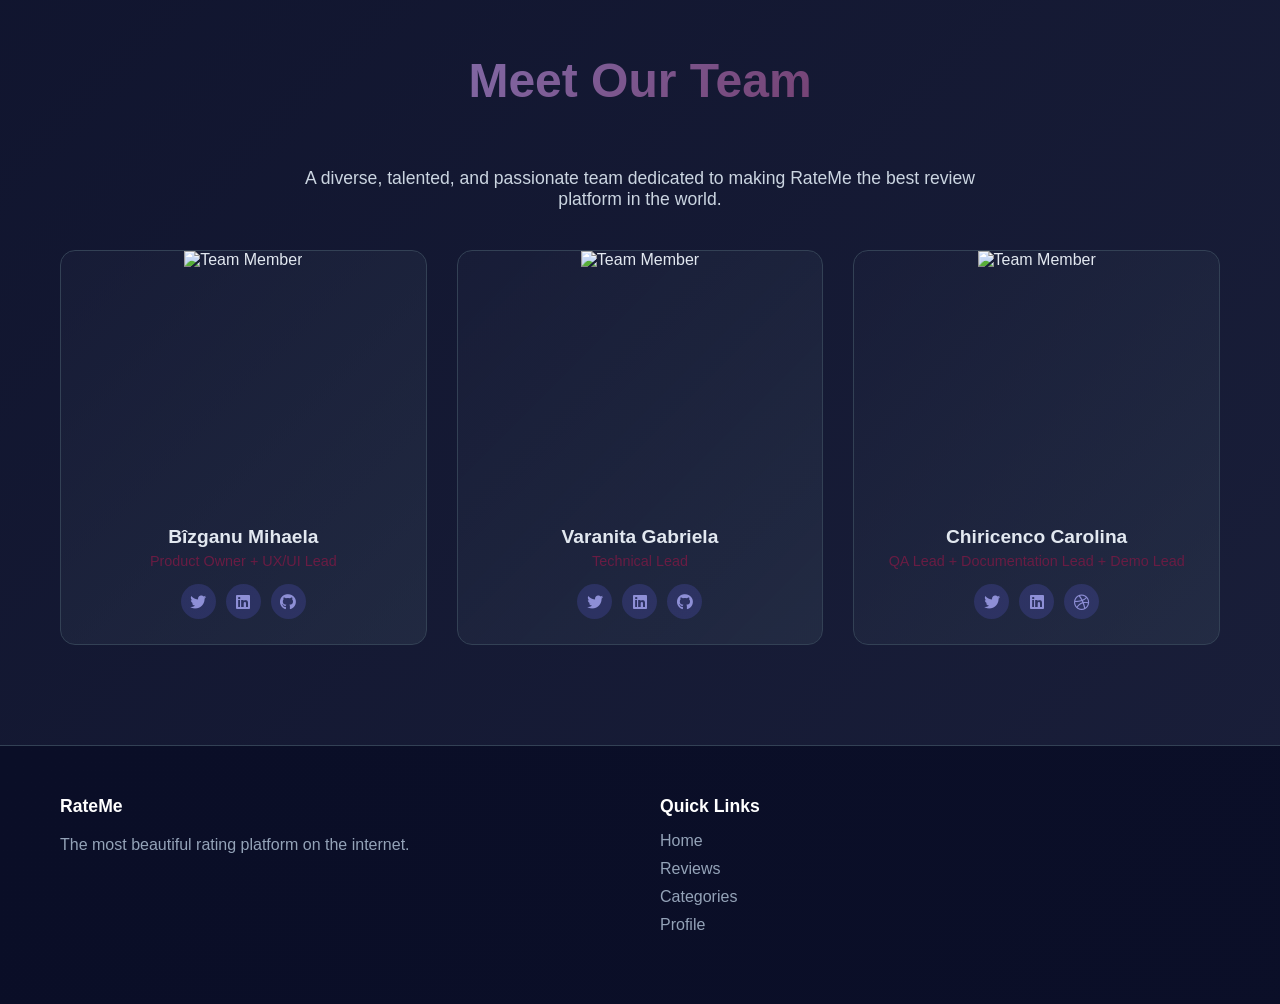
==== commit d60c39be: "recreating the footer" ====
--- a/about.html
+++ b/about.html
@@ -326,37 +326,44 @@
     </div>
 
     <!-- Footer -->
-    <footer class="footer">
-        <div class="container">
-            <div class="footer-content">
-                <div class="footer-section">
-                    <h4>RateMe</h4>
-                    <p>The most beautiful rating platform on the internet.</p>
-                </div>
-                <div class="footer-section">
-                    <h4>Quick Links</h4>
-                    <ul>
-                        <li><a href="#">Home</a></li>
-                        <li><a href="#">About Us</a></li>
-                        <li><a href="#">Privacy Policy</a></li>
-                        <li><a href="#">Terms & Conditions</a></li>
-                    </ul>
-                </div>
-                <div class="footer-section">
-                    <h4>Follow Us</h4>
-                    <div class="social-links">
-                        <a href="#"><i class="fab fa-facebook"></i></a>
-                        <a href="#"><i class="fab fa-twitter"></i></a>
-                        <a href="#"><i class="fab fa-instagram"></i></a>
-                        <a href="#"><i class="fab fa-linkedin"></i></a>
-                    </div>
-                </div>
-            </div>
-            <div class="footer-bottom">
-                <p>&copy; 2026 RateMe. All rights reserved. Made with <span class="heart">❤</span> by our Smart Team</p>
-            </div>
+   <footer class="footer">
+
+    <div class="container">
+
+        <div class="footer-content">
+
+            <div class="footer-section">
+                <h4>RateMe</h4>
+
+                <p>
+                    The most beautiful rating platform
+                    on the internet.
+                </p>
+            </div>
+
+            <div class="footer-section">
+
+                <h4>Quick Links</h4>
+
+                <ul>
+
+                    <li><a href="home.html">Home</a></li>
+
+                    <li><a href="reviews.html">Reviews</a></li>
+
+                    <li><a href="categories.html">Categories</a></li>
+
+                    <li><a href="profile.html">Profile</a></li>
+
+                </ul>
+
+            </div>
+
         </div>
-    </footer>
+
+    </div>
+
+</footer>
 
     <script src="https://cdnjs.cloudflare.com/ajax/libs/gsap/3.12.2/gsap.min.js"></script>
     <script src="https://cdnjs.cloudflare.com/ajax/libs/gsap/3.12.2/ScrollTrigger.min.js"></script>
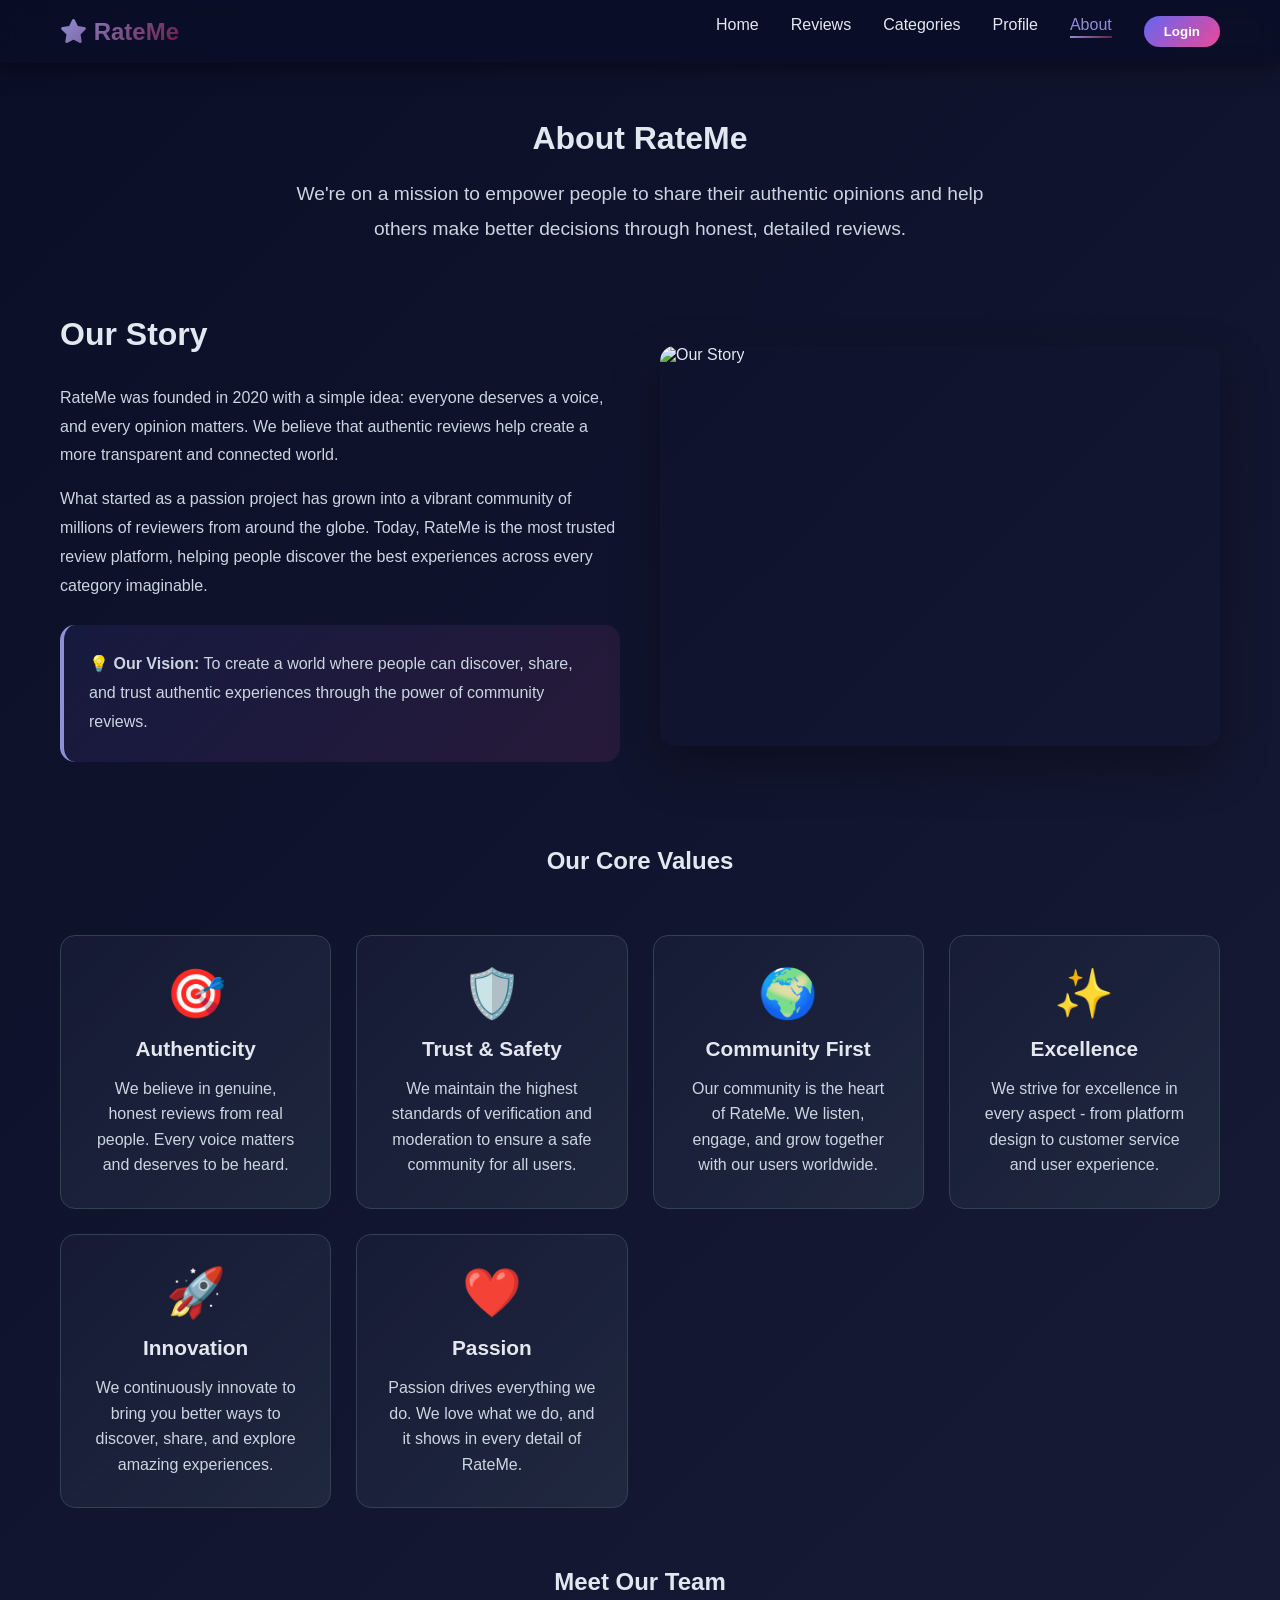
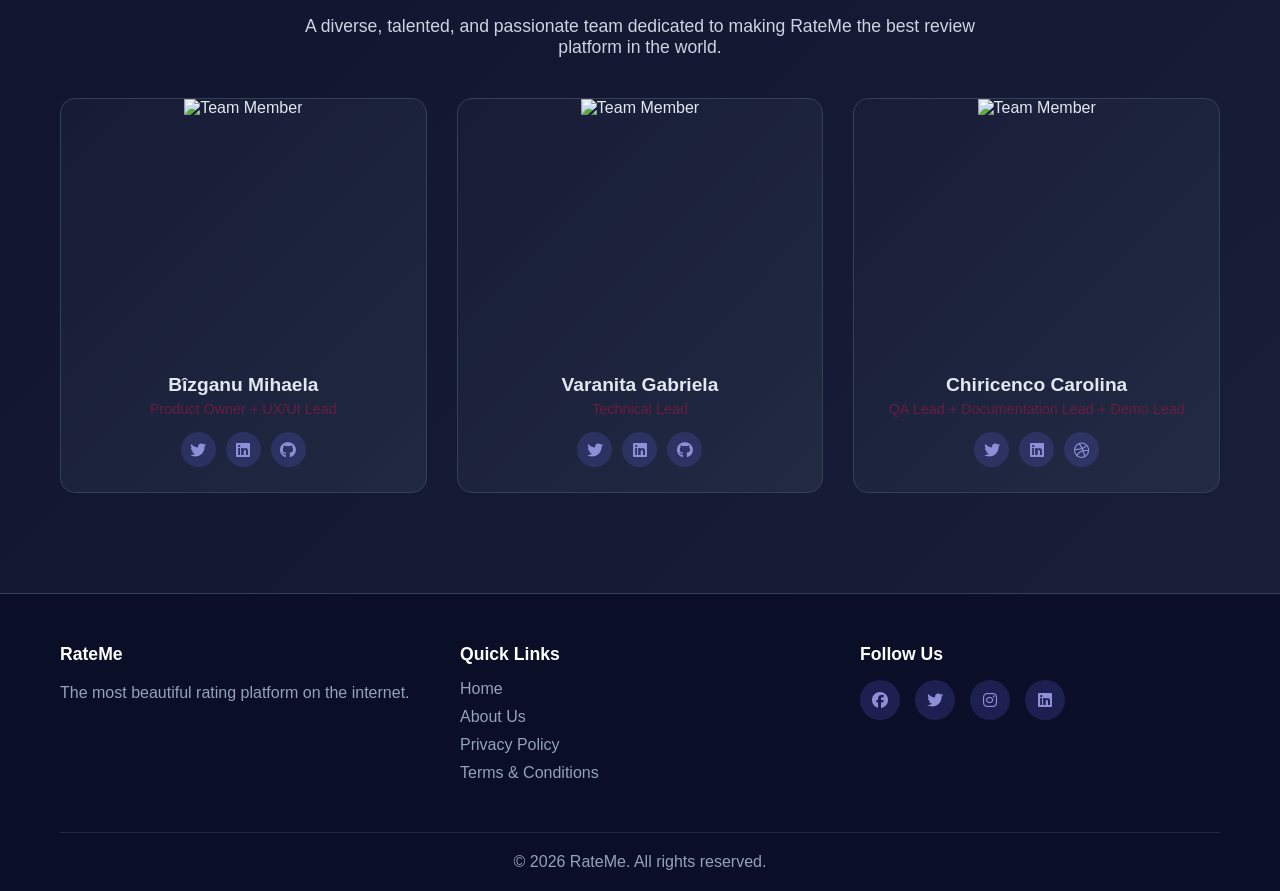
==== commit e4aba269: "code optimization/arrangement" ====
--- a/about.html
+++ b/about.html
@@ -1,219 +1,28 @@
+<!DOCTYPE html>
 <!DOCTYPE html>
 <html lang="en">
 <head>
     <meta charset="UTF-8">
     <meta name="viewport" content="width=device-width, initial-scale=1.0">
-    <title>About Us - RateMe</title>
-    <link rel="stylesheet" href="styles.css">
+    <title>RateMe</title>
+    <link rel="stylesheet" href="css/about.css">
     <link rel="stylesheet" href="https://cdnjs.cloudflare.com/ajax/libs/font-awesome/6.4.0/css/all.min.css">
-    <style>
-        .about-container {
-            max-width: 1200px;
-            margin: 80px auto 0;
-            padding: 40px 20px;
-        }
-
-        .about-hero {
-            text-align: center;
-            margin-bottom: 60px;
-        }
-
-        .about-hero p {
-            font-size: 1.2rem;
-            color: var(--text-light);
-            max-width: 700px;
-            margin: 20px auto 0;
-            line-height: 1.8;
-        }
-
-        .about-grid {
-            display: grid;
-            grid-template-columns: 1fr 1fr;
-            gap: 40px;
-            margin-bottom: 60px;
-            align-items: center;
-        }
-
-        .about-content {
-            color: var(--text-light);
-            line-height: 1.8;
-        }
-
-        .about-content h2 {
-            font-size: 2rem;
-            color: var(--text);
-            margin-bottom: 20px;
-        }
-
-        .about-content p {
-            margin-bottom: 15px;
-        }
-
-        .about-highlight {
-            background: linear-gradient(135deg, rgba(99, 102, 241, 0.1) 0%, rgba(236, 72, 153, 0.1) 100%);
-            padding: 25px;
-            border-radius: 15px;
-            border-left: 4px solid var(--primary);
-            margin: 25px 0;
-        }
-
-        .about-image {
-            position: relative;
-            height: 400px;
-            border-radius: 15px;
-            overflow: hidden;
-            box-shadow: 0 20px 50px rgba(0, 0, 0, 0.3);
-        }
-
-        .about-image img {
-            width: 100%;
-            height: 100%;
-            object-fit: cover;
-        }
-
-        .values-grid {
-            display: grid;
-            grid-template-columns: repeat(auto-fit, minmax(250px, 1fr));
-            gap: 25px;
-            margin: 60px 0;
-        }
-
-        .value-card {
-            background: linear-gradient(135deg, rgba(26, 31, 58, 0.6) 0%, rgba(51, 65, 85, 0.4) 100%);
-            border-radius: 15px;
-            padding: 30px;
-            border: 1px solid var(--border);
-            text-align: center;
-            transition: all 0.3s ease;
-        }
-
-        .value-card:hover {
-            transform: translateY(-10px);
-            box-shadow: 0 25px 50px rgba(99, 102, 241, 0.2);
-        }
-
-        .value-icon {
-            font-size: 3rem;
-            margin-bottom: 15px;
-        }
-
-        .value-card h3 {
-            font-size: 1.3rem;
-            margin: 0 0 15px 0;
-            color: var(--text);
-        }
-
-        .value-card p {
-            color: var(--text-light);
-            line-height: 1.6;
-        }
-
-        .team-section {
-            margin: 60px 0;
-            text-align: center;
-        }
-
-        .team-grid {
-            display: grid;
-            grid-template-columns: repeat(auto-fit, minmax(280px, 1fr));
-            gap: 30px;
-            margin-top: 40px;
-        }
-
-        .team-member {
-            background: linear-gradient(135deg, rgba(26, 31, 58, 0.6) 0%, rgba(51, 65, 85, 0.4) 100%);
-            border-radius: 15px;
-            overflow: hidden;
-            border: 1px solid var(--border);
-            transition: all 0.3s ease;
-        }
-
-        .team-member:hover {
-            transform: translateY(-10px);
-            box-shadow: 0 30px 60px rgba(99, 102, 241, 0.3);
-        }
-
-        .team-member-image {
-            height: 250px;
-            overflow: hidden;
-        }
-
-        .team-member-image img {
-            width: 100%;
-            height: 100%;
-            object-fit: cover;
-            transition: transform 0.3s ease;
-        }
-
-        .team-member:hover .team-member-image img {
-            transform: scale(1.1);
-        }
-
-        .team-member-info {
-            padding: 25px;
-            text-align: center;
-        }
-
-        .team-member h4 {
-            font-size: 1.2rem;
-            margin: 0 0 5px 0;
-            color: var(--text);
-        }
-
-        .team-member p {
-            color: var(--secondary);
-            font-size: 0.9rem;
-            margin: 0 0 15px 0;
-        }
-
-        .team-member-socials {
-            display: flex;
-            gap: 10px;
-            justify-content: center;
-        }
-
-        .team-member-socials a {
-            width: 35px;
-            height: 35px;
-            background: rgba(99, 102, 241, 0.2);
-            border-radius: 50%;
-            display: flex;
-            align-items: center;
-            justify-content: center;
-            color: var(--primary);
-            text-decoration: none;
-            transition: all 0.3s ease;
-        }
-
-        .team-member-socials a:hover {
-            background: var(--primary);
-            color: white;
-        }
-
-        @media (max-width: 768px) {
-            .about-grid {
-                grid-template-columns: 1fr;
-            }
-
-            .about-image {
-                height: 300px;
-            }
-        }
-    </style>
+    <link rel="icon" type="image/png" href="image/star.png">
 </head>
 <body>
     <!-- Navigation -->
     <nav class="navbar">
         <div class="nav-container">
-            <div class="logo">
+            <a href="home.html"><div class="logo">
                 <i class="fas fa-star"></i> RateMe
-            </div>
+            </div></a>
             <ul class="nav-menu">
-                <li><a href="index.html" class="nav-link">Home</a></li>
+                <li><a href="home.html" class="nav-link">Home</a></li>
                 <li><a href="reviews.html" class="nav-link">Reviews</a></li>
                 <li><a href="categories.html" class="nav-link">Categories</a></li>
                 <li><a href="profile.html" class="nav-link">Profile</a></li>
-                <li><a href="about.html" class="nav-link">About</a></li>
+                <li><a href="about.html" class="nav-link active">About</a></li>
+                <li><button id="nav-login-btn" class="nav-link" style="background: linear-gradient(135deg, #6366f1 0%, #ec4899 100%); padding: 8px 20px; border-radius: 25px; border: none; cursor: pointer; color: white; font-weight: 600; transition: all 0.3s ease;">Login</button></li>
             </ul>
         </div>
     </nav>
@@ -326,266 +135,142 @@
     </div>
 
     <!-- Footer -->
-   <footer class="footer">
-
+<footer class="footer">
     <div class="container">
-
         <div class="footer-content">
-
             <div class="footer-section">
                 <h4>RateMe</h4>
-
-                <p>
-                    The most beautiful rating platform
-                    on the internet.
+                <p>The most beautiful rating platform on the internet.</p>
+            </div>
+
+            <div class="footer-section">
+                <h4>Quick Links</h4>
+                <ul>
+                    <li><a href="home.html">Home</a></li>
+                    <li><a href="about.html">About Us</a></li>
+                    <li><a href="profile.html">Privacy Policy</a></li>
+                    <li><a href="profile.html">Terms & Conditions</a></li>
+                </ul>
+            </div>
+
+            <div class="footer-section">
+                <h4>Follow Us</h4>
+                <div class="social-links">
+                    <a href="#"><i class="fab fa-facebook"></i></a>
+                    <a href="#"><i class="fab fa-twitter"></i></a>
+                    <a href="#"><i class="fab fa-instagram"></i></a>
+                    <a href="#"><i class="fab fa-linkedin"></i></a>
+                </div>
+            </div>
+        </div>
+
+        <div class="footer-bottom">
+            <p>&copy; 2026 RateMe. All rights reserved.</p>
+        </div>
+    </div>
+</footer>
+
+    <!-- Modal Sistema -->
+    <div id="modal-overlay" class="modal-overlay"></div>
+
+    <!-- Login/Register Modal -->
+    <div id="login-modal" class="modal">
+        <div class="modal-content">
+            <button type="button" class="modal-close">&times;</button>
+            <h2>Login / Register</h2>
+            <form id="login-form" autocomplete="on">
+            <div id="login-form-container">
+                <div class="form-group">
+                    <label>Name:</label>
+                    <input type="text" id="user-name" name="name" placeholder="Enter your name..." autocomplete="name" required>
+                </div>
+                <div class="form-group">
+                    <label>Email:</label>
+                    <input type="email" id="user-email" name="email" placeholder="Enter your email..." autocomplete="email" required>
+                </div>
+                <div class="form-group">
+                    <label>Password:</label>
+                    <input type="password" id="user-password" name="password" placeholder="Create a password..." autocomplete="current-password" required>
+                </div>
+                <button id="login-btn" type="submit" class="modal-btn">Save Login</button>
+                <p style="color: var(--text-light); text-align: center; margin-top: 15px; font-size: 14px;">
+                    Your data is saved on your device 
                 </p>
             </div>
-
-            <div class="footer-section">
-
-                <h4>Quick Links</h4>
-
-                <ul>
-
-                    <li><a href="home.html">Home</a></li>
-
-                    <li><a href="reviews.html">Reviews</a></li>
-
-                    <li><a href="categories.html">Categories</a></li>
-
-                    <li><a href="profile.html">Profile</a></li>
-
-                </ul>
-
-            </div>
-
-        </div>
-
-    </div>
-
-</footer>
-
-    <script src="https://cdnjs.cloudflare.com/ajax/libs/gsap/3.12.2/gsap.min.js"></script>
-    <script src="https://cdnjs.cloudflare.com/ajax/libs/gsap/3.12.2/ScrollTrigger.min.js"></script>
-    <script>
-        // Helper functions
-        function createRipple(event, element) {
-            const ripple = document.createElement('span');
-            const rect = element.getBoundingClientRect();
-            const size = Math.max(rect.width, rect.height);
-            const x = event.clientX - rect.left - size / 2;
-            const y = event.clientY - rect.top - size / 2;
-            
-            ripple.style.width = ripple.style.height = size + 'px';
-            ripple.style.left = x + 'px';
-            ripple.style.top = y + 'px';
-            ripple.classList.add('ripple');
-            
-            element.appendChild(ripple);
-            
-            setTimeout(() => ripple.remove(), 600);
-        }
-
-        function showNotification(message, duration = 3000) {
-            const toast = document.createElement('div');
-            toast.className = 'notification-toast show';
-            toast.textContent = message;
-            document.body.appendChild(toast);
-            
-            gsap.to(toast, {
-                duration: 0.4,
-                opacity: 1,
-            });
-            
-            setTimeout(() => {
-                gsap.to(toast, {
-                    duration: 0.4,
-                    opacity: 0,
-                    onComplete: () => toast.remove()
-                });
-            }, duration);
-        }
-
-        // Page transition
-        document.querySelectorAll('a[href$=".html"]').forEach(link => {
-            link.addEventListener('click', (e) => {
-                const href = link.getAttribute('href');
-                if (!href.includes('.html')) return;
-                e.preventDefault();
-                
-                createRipple(e, link);
-                
-                gsap.to('body', {
-                    duration: 0.5,
-                    opacity: 0,
-                    onComplete: () => {
-                        window.location.href = href;
-                    }
-                });
-            });
-        });
-
-        gsap.from('body', {
-            duration: 0.6,
-            opacity: 0,
-            delay: 0.1,
-        });
-
-        gsap.registerPlugin(ScrollTrigger);
-
-        // Animate hero
-        gsap.from('.about-hero', {
-            duration: 0.8,
-            opacity: 0,
-            y: 30,
-            ease: 'power3.out',
-        });
-
-        // Animate about grid
-        gsap.from('.about-grid', {
-            scrollTrigger: {
-                trigger: '.about-grid',
-                start: 'top 70%',
-                once: true,
-            },
-            duration: 0.8,
-            opacity: 0,
-            x: -50,
-            ease: 'power3.out',
-        });
-
-        gsap.from('.about-image', {
-            scrollTrigger: {
-                trigger: '.about-grid',
-                start: 'top 70%',
-                once: true,
-            },
-            duration: 0.8,
-            opacity: 0,
-            x: 50,
-            delay: 0.2,
-            ease: 'power3.out',
-        });
-
-        // Animate value cards
-        document.querySelectorAll('.value-card').forEach((card, index) => {
-            gsap.from(card, {
-                scrollTrigger: {
-                    trigger: card,
-                    start: 'top 80%',
-                    once: true,
-                },
-                duration: 0.6,
-                opacity: 0,
-                scale: 0.8,
-                delay: index * 0.1,
-                ease: 'back.out',
-            });
-
-            card.addEventListener('mouseenter', () => {
-                gsap.to(card, {
-                    duration: 0.3,
-                    y: -10,
-                    boxShadow: '0 20px 50px rgba(139, 92, 246, 0.3)',
-                });
-
-                gsap.to(card.querySelector('.value-icon'), {
-                    duration: 0.3,
-                    scale: 1.2,
-                    rotation: 10,
-                });
-            });
-
-            card.addEventListener('mouseleave', () => {
-                gsap.to(card, {
-                    duration: 0.3,
-                    y: 0,
-                    boxShadow: 'none',
-                });
-
-                gsap.to(card.querySelector('.value-icon'), {
-                    duration: 0.3,
-                    scale: 1,
-                    rotation: 0,
-                });
-            });
-        });
-
-        // Animate team members
-        document.querySelectorAll('.team-member').forEach((member, index) => {
-            gsap.from(member, {
-                scrollTrigger: {
-                    trigger: member,
-                    start: 'top 80%',
-                    once: true,
-                },
-                duration: 0.6,
-                opacity: 0,
-                y: 50,
-                delay: index * 0.15,
-                ease: 'power3.out',
-            });
-
-            const memberImage = member.querySelector('.team-member-image img');
-            member.addEventListener('mouseenter', () => {
-                gsap.to(member, {
-                    duration: 0.3,
-                    y: -10,
-                    boxShadow: '0 30px 70px rgba(236, 72, 153, 0.3)',
-                });
-
-                if (memberImage) {
-                    gsap.to(memberImage, {
-                        duration: 0.3,
-                        scale: 1.1,
-                    });
-                }
-            });
-
-            member.addEventListener('mouseleave', () => {
-                gsap.to(member, {
-                    duration: 0.3,
-                    y: 0,
-                    boxShadow: '0 0 0 rgba(236, 72, 153, 0)',
-                });
-
-                if (memberImage) {
-                    gsap.to(memberImage, {
-                        duration: 0.3,
-                        scale: 1,
-                    });
-                }
-            });
-
-            member.addEventListener('click', () => {
-                const memberName = member.querySelector('h4').textContent;
-                createRipple({ clientX: member.offsetWidth / 2, clientY: member.offsetHeight / 2 }, member);
-                showNotification(`👋 Meet ${memberName} - Great to connect!`);
-            });
-        });
-
-        // Animate social links
-        document.querySelectorAll('.team-member-socials a, .social-links a').forEach(link => {
-            link.addEventListener('mouseenter', () => {
-                gsap.to(link, {
-                    duration: 0.2,
-                    scale: 1.3,
-                });
-            });
-
-            link.addEventListener('mouseleave', () => {
-                gsap.to(link, {
-                    duration: 0.2,
-                    scale: 1,
-                });
-            });
-
-            link.addEventListener('click', function(e) {
-                e.preventDefault();
-                createRipple({ clientX: this.offsetWidth / 2, clientY: this.offsetHeight / 2 }, this);
-                showNotification(`🔗 Opening social profile...`);
-            });
-        });
-    </script>
+            </form>
+            <div id="logged-in-info" style="display: none;">
+                <div class="user-info">
+                    <p><strong>User:</strong> <span id="logged-user-name"></span></p>
+                    <p><strong>Email:</strong> <span id="logged-user-email"></span></p>
+                </div>
+                <button id="logout-btn" style="background: rgba(236, 72, 153, 0.3); border: 2px solid var(--secondary);">Logout</button>
+            </div>
+        </div>
+    </div>
+
+    <!-- Rating Modal -->
+    <div id="rating-modal" class="modal">
+        <div class="modal-content">
+            <span class="modal-close">&times;</span>
+            <h2>Rate Something Amazing!</h2>
+            <form id="rating-form">
+                <div class="form-group">
+                    <label>What would you like to rate?</label>
+                    <input type="text" placeholder="e.g., Restaurant, Product, Movie..." required>
+                </div>
+                <div class="form-group">
+                    <label>Your Rating</label>
+                    <div class="star-rating">
+                        <span class="star" data-value="1">★</span>
+                        <span class="star" data-value="2">★</span>
+                        <span class="star" data-value="3">★</span>
+                        <span class="star" data-value="4">★</span>
+                        <span class="star" data-value="5">★</span>
+                    </div>
+                </div>
+                <div class="form-group">
+                    <label>Your Review</label>
+                    <textarea placeholder="Share your experience..." rows="5"></textarea>
+                </div>
+                <button type="submit" class="modal-btn">Submit Review</button>
+            </form>
+        </div>
+    </div>
+
+    <!-- Success Modal -->
+    <div id="success-modal" class="modal">
+        <div class="modal-content success-modal-content">
+            <div class="success-icon">
+                <i class="fas fa-check-circle"></i>
+            </div>
+            <h2>Review Published!</h2>
+            <p>Your review has been successfully posted to RateMe!</p>
+            <button class="modal-btn" onclick="closeAllModals()">Great!</button>
+        </div>
+    </div>
+
+    <!-- Subscribe Modal -->
+    <div id="subscribe-modal" class="modal">
+        <div class="modal-content">
+            <span class="modal-close">&times;</span>
+            <h2>Join Our Community</h2>
+            <p>Get exclusive access to premium reviews and features</p>
+            <form id="subscribe-form">
+                <div class="form-group">
+                    <input type="email" placeholder="Enter your email" required>
+                </div>
+                <div class="form-group">
+                    <input type="text" placeholder="Full Name" required>
+                </div>
+                <button type="submit" class="modal-btn">Subscribe Now</button>
+            </form>
+            <p style="font-size: 0.9rem; color: var(--text-light); margin-top: 15px;">No spam, just amazing reviews!</p>
+        </div>
+    </div>
+
+    <!-- Notification Toast -->
+    <div id="notification-toast" class="notification-toast"></div>
+
+    <script src="javascript/about.js"></script>
 </body>
 </html>
--- a/css/about.css
+++ b/css/about.css
@@ -0,0 +1,799 @@
+* {
+    margin: 0;
+    padding: 0;
+    box-sizing: border-box;
+}
+
+:root {
+    --primary: #8e8fd6;
+    --secondary: #691c43;
+    --tertiary: #450bcc;
+    --accent: #06b6d4;
+    --dark: #0a0e27;
+    --dark-lighter: #1a1f3a;
+    --light: #f8fafc;
+    --text: #e2e8f0;
+    --text-light: #cbd5e1;
+    --border: #334155;
+}
+
+html {
+    scroll-behavior: smooth;
+}
+
+body {
+    font-family: 'Segoe UI', Tahoma, Geneva, Verdana, sans-serif;
+    color: var(--text);
+    background: linear-gradient(135deg, var(--dark) 0%, var(--dark-lighter) 100%);
+    overflow-x: hidden;
+}
+
+a{
+    text-decoration: none;
+}
+
+.container {
+    max-width: 1200px;
+    margin: 0 auto;
+    padding: 0 20px;
+}
+
+/* Navigation */
+.navbar {
+    position: fixed;
+    top: 0;
+    width: 100%;
+    background: rgba(10, 14, 39, 0.85);
+    backdrop-filter: blur(10px);
+    z-index: 1000;
+    box-shadow: 0 2px 20px rgba(0, 0, 0, 0.5);
+    padding: 1rem 0;
+}
+
+.nav-container {
+    max-width: 1200px;
+    margin: 0 auto;
+    padding: 0 20px;
+    display: flex;
+    justify-content: space-between;
+    align-items: center;
+}
+
+.nav-content {
+    max-width: 1200px;
+    margin: 0 auto;
+    padding: 0 20px;
+    display: flex;
+    justify-content: space-between;
+    align-items: center;
+}
+
+.nav-links {
+    display: flex;
+    list-style: none;
+    gap: 2rem;
+    align-items: center;
+}
+
+.logo {
+    font-size: 24px;
+    font-weight: bold;
+    background: linear-gradient(135deg, var(--primary) 0%, var(--secondary) 100%);
+    -webkit-background-clip: text;
+    -webkit-text-fill-color: transparent;
+    background-clip: text;
+}
+
+.nav-menu {
+    display: flex;
+    list-style: none;
+    gap: 2rem;
+}
+
+.nav-link {
+    text-decoration: none;
+    color: var(--text);
+    font-weight: 500;
+    position: relative;
+    transition: color 0.3s ease;
+}
+
+.nav-link::after {
+    content: '';
+    position: absolute;
+    bottom: -5px;
+    left: 0;
+    width: 0;
+    height: 2px;
+    background: linear-gradient(135deg, var(--primary), var(--secondary));
+    transition: width 0.3s ease;
+}
+
+.nav-link:hover::after {
+    width: 100%;
+}
+.about-container {
+    max-width: 1200px;
+    margin: 80px auto 0;
+    padding: 40px 20px;
+}
+
+.nav-link.active {
+    color: var(--primary);
+}
+
+.nav-link.active::after {
+    width: 100%;
+}
+
+.about-hero {
+    text-align: center;
+    margin-bottom: 60px;
+}
+
+.about-hero p {
+    font-size: 1.2rem;
+    color: var(--text-light);
+    max-width: 700px;
+    margin: 20px auto 0;
+    line-height: 1.8;
+}
+
+.about-grid {
+    display: grid;
+    grid-template-columns: 1fr 1fr;
+    gap: 40px;
+    margin-bottom: 60px;
+    align-items: center;
+}
+
+.about-content {
+    color: var(--text-light);
+    line-height: 1.8;
+}
+
+.about-content h2 {
+    font-size: 2rem;
+    color: var(--text);
+    margin-bottom: 20px;
+}
+
+.about-content p {
+    margin-bottom: 15px;
+}
+
+.about-highlight {
+    background: linear-gradient(135deg, rgba(99, 102, 241, 0.1) 0%, rgba(236, 72, 153, 0.1) 100%);
+    padding: 25px;
+    border-radius: 15px;
+    border-left: 4px solid var(--primary);
+    margin: 25px 0;
+}
+
+.about-image {
+    position: relative;
+    height: 400px;
+    border-radius: 15px;
+    overflow: hidden;
+    box-shadow: 0 20px 50px rgba(0, 0, 0, 0.3);
+}
+
+.about-image img {
+    width: 100%;
+    height: 100%;
+    object-fit: cover;
+}
+
+.about-hero,
+.about-grid,
+.value-card,
+.team-member {
+    opacity: 0;
+    transform: translateY(40px);
+    transition: opacity 0.7s ease, transform 0.7s ease;
+}
+
+.about-hero.visible,
+.about-grid.visible,
+.value-card.visible,
+.team-member.visible {
+    opacity: 1;
+    transform: translateY(0);
+}
+
+.values-grid {
+    display: grid;
+    grid-template-columns: repeat(auto-fit, minmax(250px, 1fr));
+    gap: 25px;
+    margin: 60px 0;
+}
+
+.value-card {
+    background: linear-gradient(135deg, rgba(26, 31, 58, 0.6) 0%, rgba(51, 65, 85, 0.4) 100%);
+    border-radius: 15px;
+    padding: 30px;
+    border: 1px solid var(--border);
+    text-align: center;
+    transition: all 0.3s ease;
+}
+
+.value-card:hover {
+    transform: translateY(-10px);
+    box-shadow: 0 25px 50px rgba(99, 102, 241, 0.2);
+}
+
+.value-icon {
+    font-size: 3rem;
+    margin-bottom: 15px;
+}
+
+.value-card h3 {
+    font-size: 1.3rem;
+    margin: 0 0 15px 0;
+    color: var(--text);
+}
+
+.value-card p {
+    color: var(--text-light);
+    line-height: 1.6;
+}
+
+.team-section {
+    margin: 60px 0;
+    text-align: center;
+}
+
+.team-grid {
+    display: grid;
+    grid-template-columns: repeat(auto-fit, minmax(280px, 1fr));
+    gap: 30px;
+    margin-top: 40px;
+}
+
+.team-member {
+    background: linear-gradient(135deg, rgba(26, 31, 58, 0.6) 0%, rgba(51, 65, 85, 0.4) 100%);
+    border-radius: 15px;
+    overflow: hidden;
+    border: 1px solid var(--border);
+    transition: all 0.3s ease;
+}
+
+.team-member:hover {
+    transform: translateY(-10px);
+    box-shadow: 0 30px 60px rgba(99, 102, 241, 0.3);
+}
+
+.team-member-image {
+    height: 250px;
+    overflow: hidden;
+}
+
+.team-member-image img {
+    width: 100%;
+    height: 100%;
+    object-fit: cover;
+    transition: transform 0.3s ease;
+}
+
+.team-member:hover .team-member-image img {
+    transform: scale(1.1);
+}
+
+.team-member-info {
+    padding: 25px;
+    text-align: center;
+}
+
+.team-member h4 {
+    font-size: 1.2rem;
+    margin: 0 0 5px 0;
+    color: var(--text);
+}
+
+.team-member p {
+    color: var(--secondary);
+    font-size: 0.9rem;
+    margin: 0 0 15px 0;
+}
+
+.team-member-socials {
+    display: flex;
+    gap: 10px;
+    justify-content: center;
+}
+
+.team-member-socials a {
+    width: 35px;
+    height: 35px;
+    background: rgba(99, 102, 241, 0.2);
+    border-radius: 50%;
+    display: flex;
+    align-items: center;
+    justify-content: center;
+    color: var(--primary);
+    text-decoration: none;
+    transition: all 0.3s ease;
+}
+
+.team-member-socials a:hover {
+    background: var(--primary);
+    color: white;
+}
+
+@media (max-width: 768px) {
+    .about-grid {
+        grid-template-columns: 1fr;
+    }
+
+    .about-image {
+        height: 300px;
+    }
+}
+/* Footer */
+.footer {
+    background: linear-gradient(135deg, var(--dark) 0%, rgba(10, 14, 39, 0.95) 100%);
+    color: white;
+    padding: 50px 0 20px;
+    border-top: 1px solid var(--border);
+}
+
+.footer-content {
+    display: grid;
+    grid-template-columns: repeat(auto-fit, minmax(250px, 1fr));
+    gap: 40px;
+    margin-bottom: 40px;
+}
+
+.footer-section h4 {
+    margin-bottom: 15px;
+    font-size: 1.1rem;
+}
+
+.footer-section p {
+    color: #94a3b8;
+    line-height: 1.6;
+}
+
+.footer-section ul {
+    list-style: none;
+}
+
+.footer-section ul li {
+    margin-bottom: 10px;
+}
+
+.footer-section ul li a {
+    color: #94a3b8;
+    text-decoration: none;
+    transition: color 0.3s ease;
+}
+
+.footer-section ul li a:hover {
+    color: var(--primary);
+}
+
+.social-links {
+    display: flex;
+    gap: 15px;
+}
+
+.social-links a {
+    width: 40px;
+    height: 40px;
+    background: rgba(99, 102, 241, 0.2);
+    border-radius: 50%;
+    display: flex;
+    align-items: center;
+    justify-content: center;
+    color: var(--primary);
+    transition: all 0.3s ease;
+}
+
+.social-links a:hover {
+    background: var(--primary);
+    color: white;
+}
+
+.footer-bottom {
+    text-align: center;
+    padding-top: 20px;
+    border-top: 1px solid rgba(255, 255, 255, 0.1);
+    color: #94a3b8;
+}
+
+/* MODAL STYLES */
+.modal-overlay,
+#modal-overlay {
+    position: fixed;
+    top: 0;
+    left: 0;
+    width: 100%;
+    height: 100%;
+    background: rgba(0, 0, 0, 0.7);
+    backdrop-filter: blur(5px);
+    z-index: 1500;
+    opacity: 0;
+    pointer-events: none;
+    transition: all 0.3s ease;
+}
+
+.modal-overlay.active,
+#modal-overlay.active {
+    opacity: 1;
+    pointer-events: all;
+}
+
+.modal {
+    position: fixed;
+    top: 50%;
+    left: 50%;
+    transform: translate(-50%, -50%) scale(0) rotateX(-90deg) rotateY(0deg) rotateZ(-45deg);
+    z-index: 2000;
+    opacity: 0;
+    pointer-events: none;
+    transition: all 0.5s cubic-bezier(0.34, 1.56, 0.64, 1);
+    perspective: 1000px;
+}
+
+.modal.active {
+    opacity: 1;
+    pointer-events: all;
+    transform: translate(-50%, -50%) scale(1) rotateX(0deg) rotateY(0deg) rotateZ(0deg);
+}
+
+.modal-content {
+    background: linear-gradient(135deg, rgba(26, 31, 58, 0.95) 0%, rgba(51, 65, 85, 0.9) 100%);
+    border-radius: 20px;
+    padding: 40px;
+    max-width: 500px;
+    width: 90%;
+    box-shadow: 0 50px 100px rgba(0, 0, 0, 0.7);
+    border: 1px solid var(--border);
+    position: relative;
+}
+
+.modal-content h2 {
+    font-size: 1.8rem;
+    color: var(--text);
+    margin: 0 0 10px 0;
+}
+
+.modal-content p {
+    color: var(--text-light);
+    line-height: 1.6;
+    margin: 10px 0 25px 0;
+}
+
+.modal-close {
+    position: absolute;
+    top: 15px;
+    right: 20px;
+    font-size: 2rem;
+    cursor: pointer;
+    color: var(--text-light);
+    transition: all 0.3s ease;
+    background: rgba(99, 102, 241, 0.1);
+    width: 40px;
+    height: 40px;
+    display: flex;
+    align-items: center;
+    justify-content: center;
+    border-radius: 50%;
+}
+
+.modal-close:hover {
+    color: var(--secondary);
+    background: rgba(236, 72, 153, 0.2);
+    transform: rotate(90deg);
+}
+
+.form-group {
+    margin-bottom: 20px;
+}
+
+.form-group label {
+    display: block;
+    margin-bottom: 8px;
+    color: var(--text);
+    font-weight: 600;
+}
+
+.form-group input,
+.form-group textarea {
+    width: 100%;
+    background: rgba(51, 65, 85, 0.5);
+    border: 1px solid var(--border);
+    color: var(--text);
+    padding: 12px 15px;
+    border-radius: 10px;
+    font-size: 1rem;
+    transition: all 0.3s ease;
+    font-family: inherit;
+}
+
+.form-group input:focus,
+.form-group textarea:focus {
+    outline: none;
+    background: rgba(51, 65, 85, 0.8);
+    border-color: var(--primary);
+    box-shadow: 0 0 20px rgba(99, 102, 241, 0.3);
+}
+
+.star-rating {
+    display: flex;
+    gap: 10px;
+    font-size: 2rem;
+    margin: 10px 0;
+}
+
+.star-rating .star {
+    cursor: pointer;
+    color: rgba(251, 191, 36, 0.3);
+    transition: all 0.2s ease;
+}
+
+.star-rating .star:hover,
+.star-rating .star.active {
+    color: #fbbf24;
+    transform: scale(1.2) rotate(15deg);
+    text-shadow: 0 0 20px rgba(251, 191, 36, 0.6);
+}
+
+.modal-btn {
+    width: 100%;
+    padding: 12px 20px;
+    background: linear-gradient(135deg, var(--primary) 0%, var(--secondary) 100%);
+    color: white;
+    border: none;
+    border-radius: 10px;
+    font-size: 1rem;
+    font-weight: 600;
+    cursor: pointer;
+    transition: all 0.3s ease;
+    margin-top: 15px;
+}
+
+.modal-btn:hover {
+    transform: translateY(-3px);
+    box-shadow: 0 20px 50px rgba(99, 102, 241, 0.4);
+}
+
+.success-modal-content {
+    text-align: center;
+    padding: 50px 40px;
+}
+
+.success-icon {
+    font-size: 4rem;
+    color: #10b981;
+    margin-bottom: 20px;
+    animation: pulse 0.6s ease-in-out;
+}
+
+@keyframes pulse {
+    0% { transform: scale(0); }
+    50% { transform: scale(1.2); }
+    100% { transform: scale(1); }
+}
+
+.notification-toast {
+    position: fixed;
+    bottom: 30px;
+    right: 30px;
+    background: linear-gradient(135deg, var(--primary) 0%, var(--secondary) 100%);
+    color: white;
+    padding: 16px 24px;
+    border-radius: 10px;
+    box-shadow: 0 20px 60px rgba(0, 0, 0, 0.4);
+    z-index: 3000;
+    opacity: 0;
+    transform: translateX(400px);
+    transition: all 0.3s ease;
+    max-width: 400px;
+}
+
+.notification-toast.show {
+    opacity: 1;
+    transform: translateX(0);
+}
+
+.ripple {
+    position: absolute;
+    border-radius: 50%;
+    background: rgba(255, 255, 255, 0.6);
+    transform: scale(0);
+    animation: ripple-animation 0.6s ease-out;
+}
+
+@keyframes ripple-animation {
+    to {
+        transform: scale(4);
+        opacity: 0;
+    }
+}
+
+/* RESPONSIVE */
+
+@media (max-width: 1100px) {
+    .team-grid {
+        grid-template-columns: repeat(2, 1fr);
+    }
+
+    .footer-content {
+        gap: 50px;
+    }
+}
+
+@media (max-width: 768px) {
+    .navbar {
+        position: relative;
+        padding: 18px 0;
+    }
+
+    .nav-container,
+    .nav-content {
+        flex-direction: column;
+        gap: 18px;
+    }
+
+    .nav-menu,
+    .nav-links {
+        flex-wrap: wrap;
+        justify-content: center;
+        gap: 14px;
+    }
+
+    .about-container {
+        margin-top: 0;
+        padding: 30px 16px;
+    }
+
+    .about-hero {
+        margin-bottom: 40px;
+    }
+
+    .about-hero h1 {
+        font-size: 2.2rem;
+    }
+
+    .about-hero p {
+        font-size: 1rem;
+        line-height: 1.7;
+    }
+
+    .about-grid {
+        grid-template-columns: 1fr;
+        gap: 30px;
+    }
+
+    .about-content h2 {
+        font-size: 1.7rem;
+    }
+
+    .about-image {
+        height: 300px;
+    }
+
+    .values-grid {
+        grid-template-columns: 1fr;
+        gap: 20px;
+    }
+
+    .value-card {
+        padding: 24px;
+    }
+
+    .team-grid {
+        grid-template-columns: 1fr;
+    }
+
+    .team-member-image {
+        height: 320px;
+    }
+
+    .footer-content {
+        grid-template-columns: 1fr;
+        text-align: center;
+        gap: 30px;
+    }
+
+    .social-links,
+    .team-member-socials {
+        justify-content: center;
+    }
+
+    .modal-content {
+        width: 94%;
+        padding: 30px 22px;
+    }
+}
+
+@media (max-width: 480px) {
+    .container {
+        padding: 0 14px;
+    }
+
+    .logo {
+        font-size: 22px;
+    }
+
+    .nav-menu,
+    .nav-links {
+        flex-direction: column;
+        gap: 12px;
+    }
+
+    .about-container {
+        padding: 24px 12px;
+    }
+
+    .about-hero h1 {
+        font-size: 1.9rem;
+    }
+
+    .about-hero p {
+        font-size: 15px;
+    }
+
+    .about-content h2 {
+        font-size: 1.5rem;
+    }
+
+    .about-content p,
+    .value-card p {
+        font-size: 14px;
+    }
+
+    .about-highlight {
+        padding: 18px;
+    }
+
+    .about-image {
+        height: 240px;
+        border-radius: 14px;
+    }
+
+    .value-card {
+        padding: 20px;
+        border-radius: 14px;
+    }
+
+    .value-icon {
+        font-size: 2.5rem;
+    }
+
+    .value-card h3 {
+        font-size: 1.1rem;
+    }
+
+    .team-member {
+        border-radius: 14px;
+    }
+
+    .team-member-image {
+        height: 250px;
+    }
+
+    .team-member-info {
+        padding: 20px;
+    }
+
+    .team-member h4 {
+        font-size: 1.1rem;
+    }
+
+    .modal-content {
+        padding: 26px 18px;
+    }
+
+    .notification-toast {
+        right: 12px;
+        left: 12px;
+        bottom: 20px;
+        max-width: none;
+    }
+
+    .footer {
+        padding: 35px 0 18px;
+    }
+}
